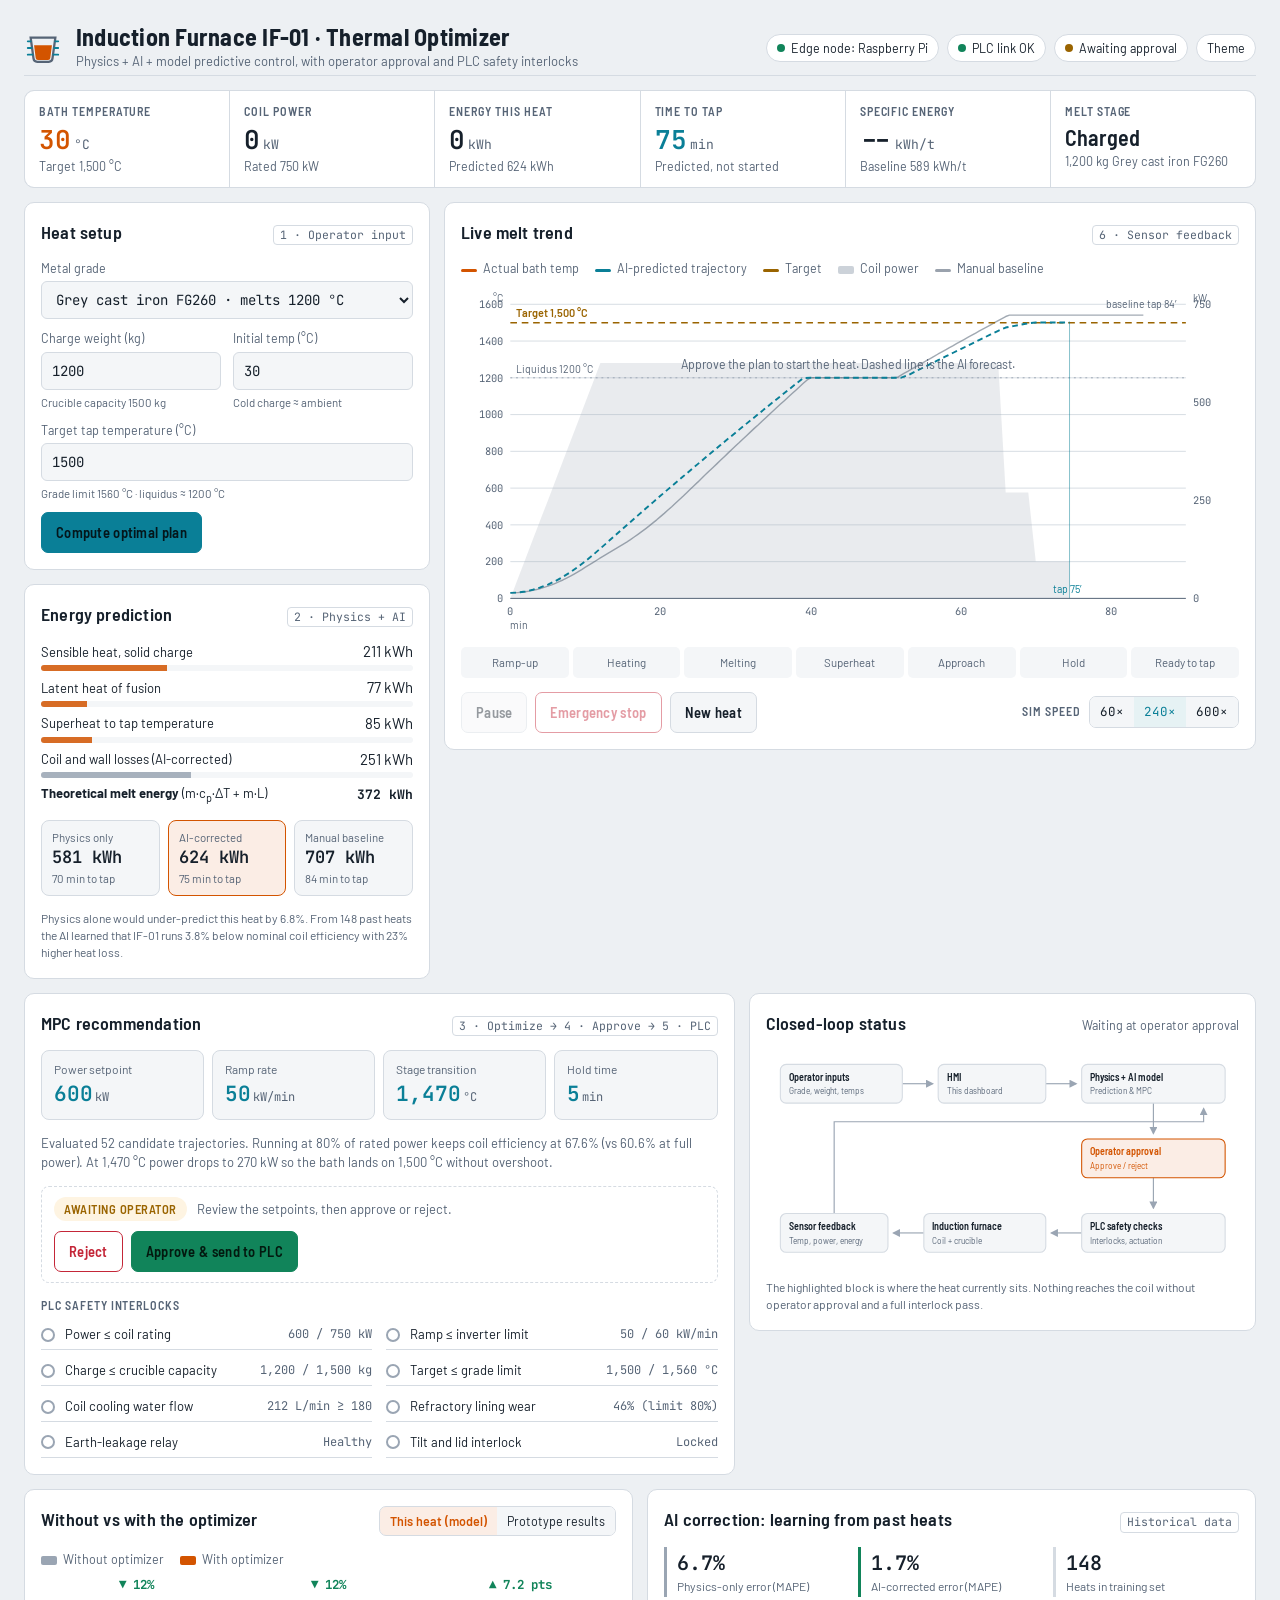
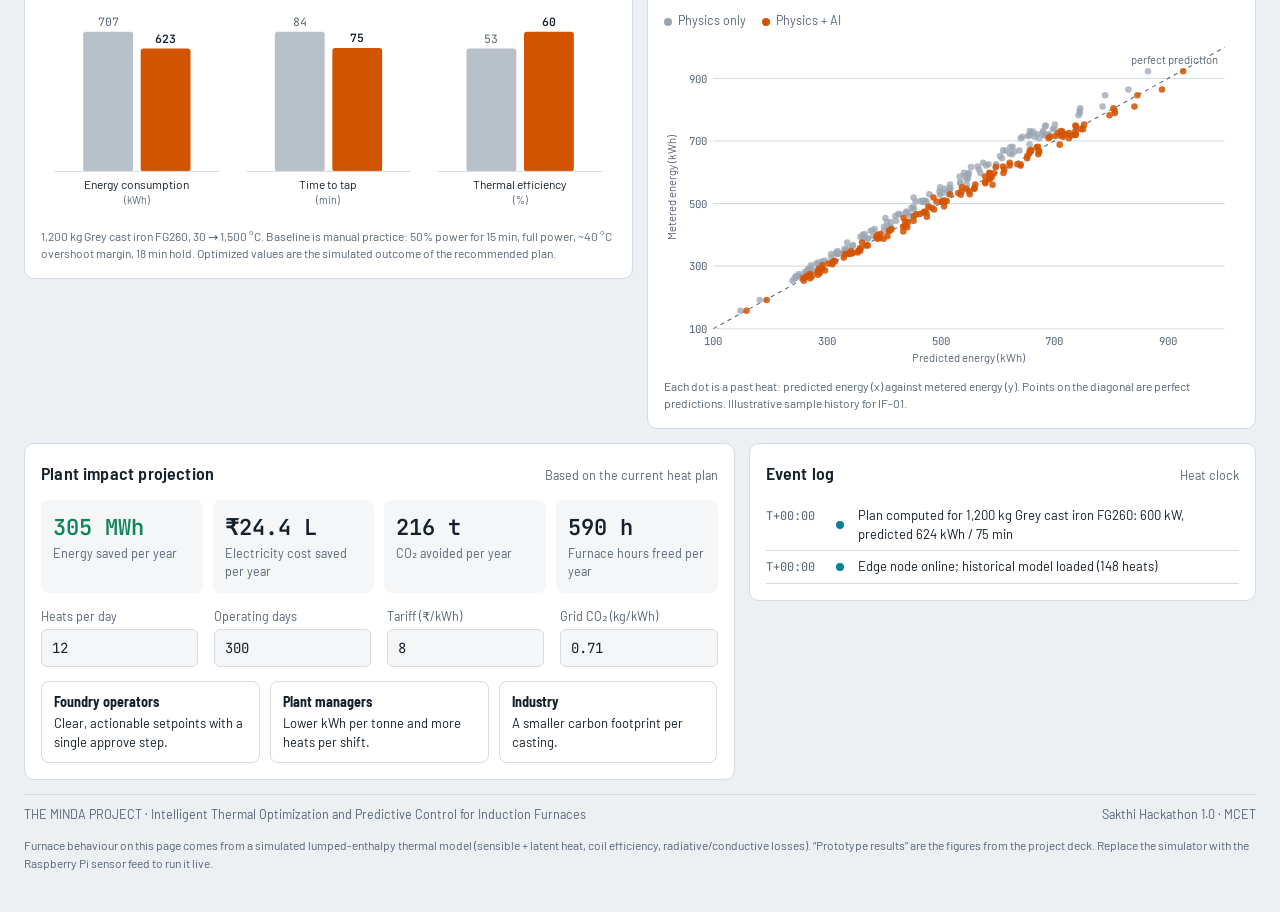
==== index.html @ cc46b524 "Serve dashboard from repo root so Vercel finds index.html Co-Authored-By: Claude Opus 5.5 <noreply@a" ====
<!doctype html><html lang="en"><head><meta charset="utf-8"><meta name="viewport" content="width=device-width,initial-scale=1,viewport-fit=cover"></head><body>
<title>Minda Furnace HMI</title>
<meta name="claude:viewport-fit-sides" content="cover">
<link rel="preconnect" href="https://fonts.googleapis.com">
<link rel="preconnect" href="https://fonts.gstatic.com" crossorigin>
<link rel="stylesheet" href="https://fonts.googleapis.com/css2?family=Barlow:wght@400;500;600&family=Barlow+Semi+Condensed:wght@500;600;700&family=JetBrains+Mono:wght@400;600&display=swap">
<style>
/* Layout: control-room HMI. Status strip on top, operator inputs left, live trend centre,
   the approve/PLC loop beneath, evidence (savings, AI learning, impact) at the bottom. */
:root{
  --bg:#0e131a; --panel:#151c26; --panel-2:#1b2431; --line:#273242; --fg:#e4e9ef; --muted:#8a97a8;
  --molten:#ff7b1c; --molten-2:#ffb15c; --molten-soft:rgba(255,123,28,.14);
  --setpoint:#49c2d8; --setpoint-soft:rgba(73,194,216,.14);
  --ok:#3fcf8e; --warn:#f3b63c; --crit:#ff5a6c; --ghost:#5d6a7c;
  --f-display:"Barlow Semi Condensed","Arial Narrow",system-ui,sans-serif;
  --f-body:"Barlow",system-ui,-apple-system,"Segoe UI",sans-serif;
  --f-mono:"JetBrains Mono",ui-monospace,"SFMono-Regular",Menlo,monospace;
  color-scheme:dark;
}
@media (prefers-color-scheme: light){ :root:not([data-theme="dark"]){
  --bg:#edf0f3; --panel:#ffffff; --panel-2:#f4f6f8; --line:#d5dbe2; --fg:#16202b; --muted:#566476;
  --molten:#d35400; --molten-2:#e9822f; --molten-soft:rgba(211,84,0,.10);
  --setpoint:#0a7f97; --setpoint-soft:rgba(10,127,151,.10);
  --ok:#11845a; --warn:#9a6400; --crit:#c42638; --ghost:#9aa5b3; color-scheme:light } }
:root[data-theme="light"]{
  --bg:#edf0f3; --panel:#ffffff; --panel-2:#f4f6f8; --line:#d5dbe2; --fg:#16202b; --muted:#566476;
  --molten:#d35400; --molten-2:#e9822f; --molten-soft:rgba(211,84,0,.10);
  --setpoint:#0a7f97; --setpoint-soft:rgba(10,127,151,.10);
  --ok:#11845a; --warn:#9a6400; --crit:#c42638; --ghost:#9aa5b3; color-scheme:light }

*{box-sizing:border-box}
body{background:var(--bg);color:var(--fg);font-family:var(--f-body);font-size:15px;line-height:1.45;
  padding-left:max(16px,env(safe-area-inset-left,0px));padding-right:max(16px,env(safe-area-inset-right,0px));padding-block:16px 32px}
.wrap{max-width:1440px;margin:0 auto;display:grid;gap:14px}
h1,h2,h3{font-family:var(--f-display);margin:0;text-wrap:balance;letter-spacing:.01em}
.mono,.num{font-family:var(--f-mono);font-variant-numeric:tabular-nums}
.label{font-family:var(--f-display);font-size:12px;font-weight:600;letter-spacing:.08em;text-transform:uppercase;color:var(--muted)}
.muted{color:var(--muted)}
button,select,input{font:inherit;color:inherit}
:focus-visible{outline:2px solid var(--setpoint);outline-offset:2px}

/* header */
header.top{display:flex;flex-wrap:wrap;align-items:center;justify-content:space-between;gap:12px 20px;padding-bottom:4px;border-bottom:1px solid var(--line)}
.brand{display:flex;align-items:center;gap:14px;min-width:0}
.crucible{width:38px;height:38px;flex:none}
.brand h1{font-size:24px;font-weight:700;line-height:1.1}
.brand p{margin:2px 0 0;font-size:13px;color:var(--muted)}
.status{display:flex;flex-wrap:wrap;gap:8px;align-items:center}
.chip{display:inline-flex;align-items:center;gap:6px;padding:4px 10px;border:1px solid var(--line);border-radius:999px;font-size:12.5px;background:var(--panel);white-space:nowrap}
.dot{width:8px;height:8px;border-radius:50%;background:var(--ok);flex:none}
.dot.warn{background:var(--warn)} .dot.crit{background:var(--crit)} .dot.idle{background:var(--ghost)}
.dot.live{animation:pulse 1.4s ease-in-out infinite}
@keyframes pulse{50%{opacity:.35}}
.themebtn{border:1px solid var(--line);background:var(--panel);border-radius:999px;padding:4px 10px;font-size:12.5px;cursor:pointer}

/* KPI strip */
.kpis{display:grid;grid-template-columns:repeat(6,minmax(0,1fr));gap:1px;background:var(--line);border:1px solid var(--line);border-radius:10px;overflow:hidden}
.kpi{background:var(--panel);padding:12px 14px;min-width:0}
.kpi .v{font-family:var(--f-mono);font-variant-numeric:tabular-nums;font-size:26px;font-weight:600;line-height:1.15;margin-top:4px;white-space:nowrap}
.kpi .v small{font-size:13px;font-weight:400;color:var(--muted);margin-left:3px}
.kpi .sub{font-size:12.5px;color:var(--muted);margin-top:2px;white-space:nowrap;overflow:hidden;text-overflow:ellipsis}
.kpi.hot .v{color:var(--molten)}
.kpi.sp .v{color:var(--setpoint)}

/* grid */
.row{display:grid;gap:14px;align-items:start}
.r1{grid-template-columns:minmax(0,4fr) minmax(0,8fr)}
.r2{grid-template-columns:minmax(0,7fr) minmax(0,5fr)}
.r3{grid-template-columns:minmax(0,6fr) minmax(0,6fr)}
.r4{grid-template-columns:minmax(0,7fr) minmax(0,5fr)}
.panel{background:var(--panel);border:1px solid var(--line);border-radius:10px;padding:16px;min-width:0;display:grid;gap:14px}
.ph{display:flex;align-items:baseline;justify-content:space-between;gap:10px;flex-wrap:wrap}
.ph h2{font-size:18px;font-weight:600}
.ph .step{font-family:var(--f-mono);font-size:11.5px;color:var(--muted);border:1px solid var(--line);border-radius:4px;padding:1px 6px}

/* form */
.form{display:grid;grid-template-columns:1fr 1fr;gap:10px 12px}
.field{display:grid;gap:4px;min-width:0}
.field.full{grid-column:1/-1}
.field label{font-size:12.5px;color:var(--muted)}
.field select,.field input{width:100%;background:var(--panel-2);border:1px solid var(--line);border-radius:6px;padding:8px 10px;font-family:var(--f-mono);font-size:14px}
.field .hint{font-size:11.5px;color:var(--muted)}
.btn{border:1px solid var(--line);background:var(--panel-2);border-radius:7px;padding:9px 14px;font-family:var(--f-display);font-weight:600;font-size:14.5px;letter-spacing:.02em;cursor:pointer;transition:filter .15s,background .15s}
.btn:hover{filter:brightness(1.12)}
.btn:disabled{opacity:.45;cursor:not-allowed;filter:none}
.btn.primary{background:var(--setpoint);border-color:var(--setpoint);color:#04161b}
.btn.go{background:var(--ok);border-color:var(--ok);color:#03190f}
.btn.stop{background:transparent;border-color:var(--crit);color:var(--crit)}
.btns{display:flex;flex-wrap:wrap;gap:8px}

/* prediction breakdown */
.breakdown{display:grid;gap:6px}
.bk{display:grid;grid-template-columns:minmax(0,1fr) auto;gap:2px 10px;align-items:center}
.bk .bar{grid-column:1/-1;height:6px;border-radius:3px;background:var(--panel-2);overflow:hidden}
.bk .bar i{display:block;height:100%;background:var(--molten);opacity:.85}
.bk.loss .bar i{background:var(--ghost)}
.bk span:first-child{font-size:13px}
.bk span:last-child{font-family:var(--f-mono);font-size:13px;font-variant-numeric:tabular-nums}
.compare{display:grid;grid-template-columns:repeat(3,minmax(0,1fr));gap:8px}
.cmp{border:1px solid var(--line);border-radius:8px;padding:8px 10px;background:var(--panel-2);min-width:0}
.cmp .n{font-family:var(--f-mono);font-size:17px;font-weight:600;font-variant-numeric:tabular-nums}
.cmp .t{font-size:11.5px;color:var(--muted)}
.cmp.ai{border-color:var(--molten);background:var(--molten-soft)}

/* trend */
.trend svg{width:100%;height:auto;display:block}
.legend{display:flex;flex-wrap:wrap;gap:6px 16px;font-size:12.5px;color:var(--muted)}
.legend i{display:inline-block;width:16px;height:3px;border-radius:2px;margin-right:6px;vertical-align:middle}
.stages{display:grid;grid-template-columns:repeat(7,minmax(0,1fr));gap:4px}
.stage{font-size:11.5px;text-align:center;padding:6px 2px;border-radius:5px;background:var(--panel-2);color:var(--muted);border:1px solid transparent;white-space:nowrap;overflow:hidden;text-overflow:ellipsis}
.stage.done{color:var(--fg)}
.stage.done::before{content:"✓ ";color:var(--ok)}
.stage.now{border-color:var(--molten);color:var(--molten);background:var(--molten-soft);font-weight:600}
.runbar{display:flex;flex-wrap:wrap;gap:10px;align-items:center;justify-content:space-between}
.speed{display:inline-flex;border:1px solid var(--line);border-radius:7px;overflow:hidden}
.speed button{border:0;background:var(--panel-2);padding:6px 10px;font-family:var(--f-mono);font-size:12.5px;cursor:pointer}
.speed button[aria-pressed="true"]{background:var(--setpoint-soft);color:var(--setpoint)}

/* recommendation */
.rec{display:grid;grid-template-columns:repeat(4,minmax(0,1fr));gap:8px}
.rp{border:1px solid var(--line);border-radius:8px;padding:10px 12px;background:var(--panel-2);min-width:0}
.rp .n{font-family:var(--f-mono);font-size:21px;font-weight:600;color:var(--setpoint);font-variant-numeric:tabular-nums;white-space:nowrap}
.rp .n small{font-size:12px;color:var(--muted);font-weight:400;margin-left:2px}
.rp .t{font-size:12px;color:var(--muted)}
.why{font-size:13px;color:var(--muted);margin:0}
.approval{display:flex;flex-wrap:wrap;align-items:center;gap:10px;justify-content:space-between;border:1px dashed var(--line);border-radius:8px;padding:10px 12px}
.pill{display:inline-flex;align-items:center;gap:6px;font-size:12.5px;font-weight:600;padding:3px 10px;border-radius:999px;font-family:var(--f-display);letter-spacing:.04em;text-transform:uppercase}
.pill.wait{background:rgba(243,182,60,.15);color:var(--warn)}
.pill.ok{background:rgba(63,207,142,.15);color:var(--ok)}
.pill.bad{background:rgba(255,90,108,.14);color:var(--crit)}
.pill.idle{background:var(--panel-2);color:var(--muted)}
.checks{display:grid;grid-template-columns:1fr 1fr;gap:6px 14px;margin:0;padding:0;list-style:none}
.checks li{display:grid;grid-template-columns:18px minmax(0,1fr) auto;gap:6px;align-items:center;font-size:13px;padding:5px 0;border-bottom:1px solid var(--line)}
.checks .ic{width:14px;height:14px;border-radius:50%;border:2px solid var(--ghost)}
.checks li.pass .ic{border-color:var(--ok);background:var(--ok)}
.checks li.fail .ic{border-color:var(--crit);background:var(--crit)}
.checks li.run .ic{border-color:var(--setpoint);border-top-color:transparent;animation:spin .7s linear infinite}
@keyframes spin{to{transform:rotate(360deg)}}
.checks .val{font-family:var(--f-mono);font-size:12px;color:var(--muted);font-variant-numeric:tabular-nums}

/* loop diagram */
.loop svg{width:100%;height:auto;display:block}
.loop .node rect{fill:var(--panel-2);stroke:var(--line);stroke-width:1.5}
.loop .node text{fill:var(--fg);font-family:var(--f-display);font-size:14px;font-weight:600}
.loop .node .s{fill:var(--muted);font-family:var(--f-body);font-size:11.5px;font-weight:400}
.loop .node.on rect{stroke:var(--molten);fill:var(--molten-soft)}
.loop .node.on text{fill:var(--molten)}
.loop .edge{stroke:var(--ghost);stroke-width:1.6;fill:none}
.loop .edge.on{stroke:var(--molten);stroke-dasharray:6 5;animation:flow .8s linear infinite}
@keyframes flow{to{stroke-dashoffset:-11}}
.loop .ah{fill:var(--ghost)}

/* bars + scatter */
.bars svg,.scatter svg{width:100%;height:auto;display:block}
.tabs{display:inline-flex;border:1px solid var(--line);border-radius:7px;overflow:hidden}
.tabs button{border:0;background:var(--panel-2);padding:5px 10px;font-size:12.5px;cursor:pointer}
.tabs button[aria-selected="true"]{background:var(--molten-soft);color:var(--molten);font-weight:600}
.stats{display:grid;grid-template-columns:repeat(3,minmax(0,1fr));gap:8px}
.st{border-left:3px solid var(--line);padding:2px 0 2px 10px;min-width:0}
.st .n{font-family:var(--f-mono);font-size:20px;font-weight:600;font-variant-numeric:tabular-nums}
.st .t{font-size:12px;color:var(--muted)}
.st.good{border-color:var(--ok)} .st.bad{border-color:var(--ghost)}

/* impact */
.impact{display:grid;grid-template-columns:repeat(4,minmax(0,1fr));gap:10px}
.imp{padding:12px;border-radius:8px;background:var(--panel-2);min-width:0}
.imp .n{font-family:var(--f-mono);font-size:22px;font-weight:600;font-variant-numeric:tabular-nums;white-space:nowrap}
.imp .t{font-size:12.5px;color:var(--muted)}
.assume{display:flex;flex-wrap:wrap;gap:10px 16px;align-items:end}
.assume .field{width:auto;min-width:120px;flex:1}
.audience{display:grid;grid-template-columns:repeat(3,minmax(0,1fr));gap:10px;margin:0;padding:0;list-style:none}
.audience li{font-size:13px;padding:10px 12px;border:1px solid var(--line);border-radius:8px;min-width:0}
.audience b{display:block;font-family:var(--f-display);font-size:14px;margin-bottom:2px}

/* log */
.log{list-style:none;margin:0;padding:0;max-height:300px;overflow:auto;display:grid;gap:0;font-size:13px}
.log li{display:grid;grid-template-columns:62px 14px minmax(0,1fr);gap:8px;padding:6px 0;border-bottom:1px solid var(--line);align-items:baseline}
.log time{font-family:var(--f-mono);font-size:12px;color:var(--muted)}
.log .lv{width:8px;height:8px;border-radius:50%;background:var(--ghost);align-self:center}
.log .lv.i{background:var(--setpoint)} .log .lv.o{background:var(--ok)} .log .lv.w{background:var(--warn)} .log .lv.c{background:var(--crit)} .log .lv.h{background:var(--molten)}

footer{display:flex;flex-wrap:wrap;gap:6px 16px;justify-content:space-between;font-size:12.5px;color:var(--muted);border-top:1px solid var(--line);padding-top:10px}
.note{font-size:12px;color:var(--muted);margin:0}

@media (max-width:1100px){
  .kpis{grid-template-columns:repeat(3,minmax(0,1fr))}
  .r1,.r2,.r3,.r4{grid-template-columns:minmax(0,1fr)}
  .impact{grid-template-columns:repeat(2,minmax(0,1fr))}
}
@media (max-width:620px){
  .kpis{grid-template-columns:repeat(2,minmax(0,1fr))}
  .kpi .v{font-size:21px}
  .rec{grid-template-columns:repeat(2,minmax(0,1fr))}
  .checks,.audience{grid-template-columns:minmax(0,1fr)}
  .stages{grid-template-columns:repeat(4,minmax(0,1fr))}
  .compare,.stats{grid-template-columns:minmax(0,1fr) minmax(0,1fr)}
  .brand h1{font-size:20px}
}
@media (prefers-reduced-motion: reduce){ *{animation:none!important;transition:none!important} }
</style>

<div class="wrap">
  <header class="top">
    <div class="brand">
      <svg class="crucible" viewBox="0 0 40 40" aria-hidden="true">
        <path d="M7 9h26l-3 22a4 4 0 0 1-4 3.5H14A4 4 0 0 1 10 31z" fill="none" stroke="var(--muted)" stroke-width="2.4"/>
        <path d="M10.6 17h18.8l-1.7 13.4a2.4 2.4 0 0 1-2.4 2.1H14.7a2.4 2.4 0 0 1-2.4-2.1z" fill="var(--molten)"/>
        <path d="M4 13h3M4 20h4M4 27h5M33 13h3M32 20h4M31 27h5" stroke="var(--setpoint)" stroke-width="2" stroke-linecap="round"/>
      </svg>
      <div>
        <h1>Induction Furnace IF-01 · Thermal Optimizer</h1>
        <p>Physics + AI + model predictive control, with operator approval and PLC safety interlocks</p>
      </div>
    </div>
    <div class="status">
      <span class="chip"><span class="dot" id="edgeDot"></span>Edge node: Raspberry Pi</span>
      <span class="chip"><span class="dot" id="plcDot"></span><span id="plcTxt">PLC link OK</span></span>
      <span class="chip"><span class="dot idle" id="modeDot"></span><span id="modeTxt">Awaiting approval</span></span>
      <button class="themebtn" id="themeBtn" type="button" aria-label="Toggle colour theme">Theme</button>
    </div>
  </header>

  <!-- KPI strip -->
  <section class="kpis" aria-label="Live furnace readings">
    <div class="kpi hot"><div class="label">Bath temperature</div><div class="v" id="kTemp">30<small>°C</small></div><div class="sub" id="kTempSub">Target 1500 °C</div></div>
    <div class="kpi"><div class="label">Coil power</div><div class="v" id="kPow">0<small>kW</small></div><div class="sub" id="kPowSub">Rated 750 kW</div></div>
    <div class="kpi"><div class="label">Energy this heat</div><div class="v" id="kEn">0<small>kWh</small></div><div class="sub" id="kEnSub">Predicted 0 kWh</div></div>
    <div class="kpi sp"><div class="label">Time to tap</div><div class="v" id="kTime">--<small>min</small></div><div class="sub" id="kTimeSub">Elapsed 0 min</div></div>
    <div class="kpi"><div class="label">Specific energy</div><div class="v" id="kSpec">--<small>kWh/t</small></div><div class="sub" id="kSpecSub">Baseline -- kWh/t</div></div>
    <div class="kpi"><div class="label">Melt stage</div><div class="v" id="kStage" style="font-family:var(--f-display);font-size:22px">Idle</div><div class="sub" id="kStageSub">No heat running</div></div>
  </section>

  <!-- Row 1: inputs + prediction | live trend -->
  <div class="row r1">
    <div class="row" style="grid-template-columns:minmax(0,1fr)">
      <section class="panel" aria-labelledby="h-in">
        <div class="ph"><h2 id="h-in">Heat setup</h2><span class="step">1 · Operator input</span></div>
        <form class="form" id="heatForm">
          <div class="field full">
            <label for="grade">Metal grade</label>
            <select id="grade"></select>
          </div>
          <div class="field">
            <label for="mass">Charge weight (kg)</label>
            <input id="mass" type="number" min="100" max="2000" step="50" value="1200">
            <span class="hint">Crucible capacity 1500 kg</span>
          </div>
          <div class="field">
            <label for="t0">Initial temp (°C)</label>
            <input id="t0" type="number" min="0" max="900" step="5" value="30">
            <span class="hint">Cold charge ≈ ambient</span>
          </div>
          <div class="field full">
            <label for="tt">Target tap temperature (°C)</label>
            <input id="tt" type="number" min="500" max="1800" step="5" value="1500">
            <span class="hint" id="ttHint">Grade limit 1560 °C</span>
          </div>
          <div class="field full btns">
            <button class="btn primary" type="submit" id="planBtn">Compute optimal plan</button>
          </div>
        </form>
      </section>

      <section class="panel" aria-labelledby="h-pred">
        <div class="ph"><h2 id="h-pred">Energy prediction</h2><span class="step">2 · Physics + AI</span></div>
        <div class="breakdown" id="breakdown"></div>
        <div class="compare">
          <div class="cmp"><div class="t">Physics only</div><div class="n" id="pPhys">--</div><div class="t" id="pPhysT">--</div></div>
          <div class="cmp ai"><div class="t">AI-corrected</div><div class="n" id="pAI">--</div><div class="t" id="pAIT">--</div></div>
          <div class="cmp"><div class="t">Manual baseline</div><div class="n" id="pBase">--</div><div class="t" id="pBaseT">--</div></div>
        </div>
        <p class="note" id="corrNote">The AI layer corrects the physics model for this furnace's own coil efficiency and heat-loss behaviour.</p>
      </section>
    </div>

    <section class="panel trend" aria-labelledby="h-trend">
      <div class="ph"><h2 id="h-trend">Live melt trend</h2><span class="step">6 · Sensor feedback</span></div>
      <div class="legend">
        <span><i style="background:var(--molten)"></i>Actual bath temp</span>
        <span><i style="background:var(--setpoint)"></i>AI-predicted trajectory</span>
        <span><i style="background:var(--warn)"></i>Target</span>
        <span><i style="background:var(--ghost);height:8px;opacity:.5"></i>Coil power</span>
        <span><i style="background:var(--muted);opacity:.6"></i>Manual baseline</span>
      </div>
      <div id="trend" role="img" aria-label="Temperature and power over time"></div>
      <div class="stages" id="stages"></div>
      <div class="runbar">
        <div class="btns">
          <button class="btn" type="button" id="pauseBtn" disabled>Pause</button>
          <button class="btn stop" type="button" id="abortBtn" disabled>Emergency stop</button>
          <button class="btn" type="button" id="resetBtn">New heat</button>
        </div>
        <div style="display:flex;gap:8px;align-items:center">
          <span class="label">Sim speed</span>
          <div class="speed" id="speed">
            <button type="button" data-s="60" aria-pressed="false">60×</button>
            <button type="button" data-s="240" aria-pressed="true">240×</button>
            <button type="button" data-s="600" aria-pressed="false">600×</button>
          </div>
        </div>
      </div>
    </section>
  </div>

  <!-- Row 2: recommendation + approval + PLC | closed loop -->
  <div class="row r2">
    <section class="panel" aria-labelledby="h-rec">
      <div class="ph"><h2 id="h-rec">MPC recommendation</h2><span class="step">3 · Optimize → 4 · Approve → 5 · PLC</span></div>
      <div class="rec">
        <div class="rp"><div class="t">Power setpoint</div><div class="n" id="rP">--</div></div>
        <div class="rp"><div class="t">Ramp rate</div><div class="n" id="rR">--</div></div>
        <div class="rp"><div class="t">Stage transition</div><div class="n" id="rS">--</div></div>
        <div class="rp"><div class="t">Hold time</div><div class="n" id="rH">--</div></div>
      </div>
      <p class="why" id="why">--</p>
      <div class="approval">
        <div style="display:flex;gap:10px;align-items:center;flex-wrap:wrap">
          <span class="pill wait" id="apPill">Awaiting operator</span>
          <span class="muted" style="font-size:13px" id="apTxt">Review the setpoints, then approve or reject.</span>
        </div>
        <div class="btns">
          <button class="btn stop" type="button" id="rejectBtn">Reject</button>
          <button class="btn go" type="button" id="approveBtn">Approve &amp; send to PLC</button>
        </div>
      </div>
      <div>
        <div class="label" style="margin-bottom:6px">PLC safety interlocks</div>
        <ul class="checks" id="checks"></ul>
      </div>
    </section>

    <section class="panel loop" aria-labelledby="h-loop">
      <div class="ph"><h2 id="h-loop">Closed-loop status</h2><span class="muted" style="font-size:12.5px" id="loopTxt">Waiting at operator approval</span></div>
      <div id="loop"></div>
      <p class="note">The highlighted block is where the heat currently sits. Nothing reaches the coil without operator approval and a full interlock pass.</p>
    </section>
  </div>

  <!-- Row 3: savings | AI learning -->
  <div class="row r3">
    <section class="panel bars" aria-labelledby="h-bars">
      <div class="ph"><h2 id="h-bars">Without vs with the optimizer</h2>
        <div class="tabs" role="tablist" id="barTabs">
          <button type="button" role="tab" aria-selected="true" data-k="heat">This heat (model)</button>
          <button type="button" role="tab" aria-selected="false" data-k="proto">Prototype results</button>
        </div>
      </div>
      <div id="bars" role="img" aria-label="Energy, melting time and efficiency comparison"></div>
      <p class="note" id="barNote">--</p>
    </section>

    <section class="panel scatter" aria-labelledby="h-ai">
      <div class="ph"><h2 id="h-ai">AI correction: learning from past heats</h2><span class="step">Historical data</span></div>
      <div class="stats">
        <div class="st bad"><div class="n" id="mapePhys">--</div><div class="t">Physics-only error (MAPE)</div></div>
        <div class="st good"><div class="n" id="mapeAI">--</div><div class="t">AI-corrected error (MAPE)</div></div>
        <div class="st"><div class="n" id="nHeats">--</div><div class="t">Heats in training set</div></div>
      </div>
      <div id="scatter" role="img" aria-label="Predicted versus actual energy for historical heats"></div>
      <p class="note">Each dot is a past heat: predicted energy (x) against metered energy (y). Points on the diagonal are perfect predictions. Illustrative sample history for IF-01.</p>
    </section>
  </div>

  <!-- Row 4: impact | log -->
  <div class="row r4">
    <section class="panel" aria-labelledby="h-imp">
      <div class="ph"><h2 id="h-imp">Plant impact projection</h2><span class="muted" style="font-size:12.5px">Based on the current heat plan</span></div>
      <div class="impact">
        <div class="imp"><div class="n" id="iEn" style="color:var(--ok)">--</div><div class="t">Energy saved per year</div></div>
        <div class="imp"><div class="n" id="iCost">--</div><div class="t">Electricity cost saved per year</div></div>
        <div class="imp"><div class="n" id="iCO2">--</div><div class="t">CO₂ avoided per year</div></div>
        <div class="imp"><div class="n" id="iHrs">--</div><div class="t">Furnace hours freed per year</div></div>
      </div>
      <form class="assume" id="assume" onsubmit="return false">
        <div class="field"><label for="aHeats">Heats per day</label><input id="aHeats" type="number" min="1" max="40" value="12"></div>
        <div class="field"><label for="aDays">Operating days</label><input id="aDays" type="number" min="1" max="365" value="300"></div>
        <div class="field"><label for="aTariff">Tariff (₹/kWh)</label><input id="aTariff" type="number" min="1" max="30" step="0.5" value="8"></div>
        <div class="field"><label for="aGrid">Grid CO₂ (kg/kWh)</label><input id="aGrid" type="number" min="0" max="2" step="0.01" value="0.71"></div>
      </form>
      <ul class="audience">
        <li><b>Foundry operators</b>Clear, actionable setpoints with a single approve step.</li>
        <li><b>Plant managers</b>Lower kWh per tonne and more heats per shift.</li>
        <li><b>Industry</b>A smaller carbon footprint per casting.</li>
      </ul>
    </section>

    <section class="panel" aria-labelledby="h-log">
      <div class="ph"><h2 id="h-log">Event log</h2><span class="muted" style="font-size:12.5px">Heat clock</span></div>
      <ul class="log" id="log"></ul>
    </section>
  </div>

  <footer>
    <span>THE MINDA PROJECT · Intelligent Thermal Optimization and Predictive Control for Induction Furnaces</span>
    <span>Sakthi Hackathon 1.0 · MCET</span>
  </footer>
  <p class="note">Furnace behaviour on this page comes from a simulated lumped-enthalpy thermal model (sensible + latent heat, coil efficiency, radiative/conductive losses). “Prototype results” are the figures from the project deck. Replace the simulator with the Raspberry Pi sensor feed to run it live.</p>
</div>

<script>
/* ===================== Thermal model ===================== */
const GRADES = {
  gci:{name:'Grey cast iron FG260', cps:540, L:230e3, cpl:850, Tm:1200, tgt:1500, max:1560, hold:5},
  sgi:{name:'SG iron 500/7',        cps:540, L:230e3, cpl:850, Tm:1150, tgt:1480, max:1540, hold:6},
  cs: {name:'Carbon steel C20',     cps:620, L:270e3, cpl:820, Tm:1510, tgt:1620, max:1680, hold:4},
  ss: {name:'Stainless steel 304',  cps:600, L:280e3, cpl:800, Tm:1450, tgt:1600, max:1650, hold:4},
  al: {name:'Aluminium A356',       cps:1000,L:390e3, cpl:1180,Tm:615,  tgt:720,  max:780,  hold:3},
  cu: {name:'Copper ETP',           cps:420, L:205e3, cpl:500, Tm:1085, tgt:1200, max:1250, hold:3}
};
const FURNACE = {cap:1500, Prated:750, rampMax:60, Ta:30, K:0.040};   // K: kW lost per °C above ambient
const PLANT   = {etaMul:0.965, kMul:1.25};   // how IF-01 actually behaves (worn lining, older coil)
const LEARNED = {etaMul:0.962, kMul:1.23};   // what the AI learned from historical heats
const NOMINAL = {etaMul:1, kMul:1};          // textbook physics
const BASE_PRACTICE = {ramp:40, preheat:{frac:0.5,min:15}, overshoot:40, holdMin:18};

const eta = P => 0.80 - 0.17*Math.pow(Math.max(P,0)/FURNACE.Prated, 2.5);
const Hof = (g,T) => T<g.Tm ? g.cps*T : g.cps*g.Tm + g.L + g.cpl*(T-g.Tm);
function Tof(g,H){ const h1=g.cps*g.Tm, h2=h1+g.L; if(H<h1) return H/g.cps; if(H<h2) return g.Tm; return g.Tm+(H-h2)/g.cpl; }
function meltFrac(g,H){ const h1=g.cps*g.Tm; return Math.min(1,Math.max(0,(H-h1)/g.L)); }

function makeSim(o){
  const g=o.g, s={t:0,H:Hof(g,o.T0),P:0,E:0,phase:'ramp',hold:0,done:false,T:o.T0,tReach:null,aborted:false};
  const target=o.Tt+(o.overshoot||0);
  s.step=function(dt){
    if(s.done) return;
    const T=Tof(g,s.H), loss=FURNACE.K*o.kMul*(T-FURNACE.Ta);
    if(s.phase!=='hold' && T>=target){ s.phase='hold'; s.tReach=s.t; }
    if(s.phase==='hold'){ s.P=loss/(eta(s.P||100)*o.etaMul); s.hold+=dt; }
    else{
      let Pd;
      if(o.preheat && s.t<o.preheat.min*60) Pd=o.P*o.preheat.frac;
      else if(T>=o.stageT) Pd=o.P*o.stageFrac; else Pd=o.P;
      s.P = Pd>s.P ? Math.min(Pd, s.P+o.ramp*dt/60) : Pd;
      const h1=g.cps*g.Tm;
      s.phase = s.t<60*3 && s.P<Pd-1 ? 'ramp' : (s.H<h1 ? 'heat' : (s.H<h1+g.L ? 'melt' : (T>=o.stageT ? 'approach' : 'superheat')));
    }
    s.H += (eta(s.P)*o.etaMul*s.P - loss)*1000*dt/o.m;
    s.E += s.P*dt/3600; s.t += dt; s.T = Tof(g,s.H);
    if(s.phase==='hold' && s.hold>=o.holdMin*60){ s.done=true; s.phase='tap'; }
    if(s.t>6*3600) s.done=true;
  };
  return s;
}
function simulate(o,every){
  const s=makeSim(o), out=[[0,o.T0,0]]; every=every||30; let k=0;
  while(!s.done){ s.step(10); if((++k)%(every/10)===0) out.push([s.t/60,s.T,s.P]); }
  out.push([s.t/60,s.T,s.P]);
  return {E:s.E, t:s.t/60, tReach:(s.tReach||s.t)/60, samples:out};
}
const TIME_COST = 25; // ₹ per furnace-minute (production value)
function optimise(g,m,T0,Tt,tariff){
  const ramp = Math.min(FURNACE.rampMax, T0<200?50:60); let best=null, n=0;
  for(let f=0.4; f<=1.0001; f+=0.05) for(const off of [30,50,70,90]){
    if(Tt-off<=Math.max(T0,g.Tm)) continue;
    const o={g,m,T0,Tt,P:Math.round(FURNACE.Prated*f/5)*5,ramp,stageT:Tt-off,stageFrac:0.45,holdMin:g.hold,...LEARNED};
    const r=simulate(o,60); n++;
    const J=r.E*tariff + r.t*TIME_COST;
    if(!best||J<best.J) best={J,o,r};
  }
  if(!best){ const o={g,m,T0,Tt,P:Math.round(FURNACE.Prated*0.8),ramp,stageT:Tt-10,stageFrac:0.45,holdMin:g.hold,...LEARNED}; best={o,r:simulate(o,60)}; }
  best.n=n; return best;
}
function baselineOpts(g,m,T0,Tt){ return {g,m,T0,Tt,P:FURNACE.Prated,stageT:Infinity,stageFrac:1,...BASE_PRACTICE,...PLANT}; }

/* ===================== Seeded historical data ===================== */
function rng(seed){ return function(){ seed|=0; seed=seed+0x6D2B79F5|0; let t=Math.imul(seed^seed>>>15,1|seed); t=t+Math.imul(t^t>>>7,61|t)^t; return ((t^t>>>14)>>>0)/4294967296; }; }
function gauss(r){ return Math.sqrt(-2*Math.log(r()+1e-9))*Math.cos(2*Math.PI*r()); }
const HIST=(function(){
  const r=rng(1907), keys=['gci','gci','gci','sgi','sgi','cs','ss','al','cu'], out=[];
  for(let i=0;i<148;i++){
    const g=GRADES[keys[Math.floor(r()*keys.length)]];
    const m=Math.round((500+r()*1000)/50)*50, P=Math.round((0.6+r()*0.4)*FURNACE.Prated);
    const o={g,m,T0:30,Tt:g.tgt,P,ramp:50,stageT:g.tgt-50,stageFrac:0.45,holdMin:g.hold};
    const phys=simulate({...o,...NOMINAL},300).E, ai=simulate({...o,...LEARNED},300).E;
    const actual=simulate({...o,...PLANT},300).E*(1+gauss(r)*0.022);
    out.push({phys,ai,actual});
  }
  return out;
})();

/* ===================== State ===================== */
const $=id=>document.getElementById(id);
const S={plan:null,base:null,phys:null,state:'await',sim:null,samples:[],speed:240,paused:false,lastFrame:0,
  checksDone:false,logT:0,nextReplan:5,stagesSeen:new Set(),barMode:'heat',started:false};
const fmt=(v,d=0)=>Number(v).toLocaleString('en-IN',{maximumFractionDigits:d,minimumFractionDigits:d});
const clock=min=>{const m=Math.max(0,Math.floor(min)), s=Math.floor((min-m)*60); return String(m).padStart(2,'0')+':'+String(s).padStart(2,'0');};

function log(msg,lv){
  const li=document.createElement('li');
  const t=S.sim?S.sim.t/60:0;
  li.innerHTML=`<time>T+${clock(t)}</time><span class="lv ${lv||''}"></span><span></span>`;
  li.lastChild.textContent=msg;
  $('log').prepend(li);
}

/* ===================== Inputs ===================== */
const gradeSel=$('grade');
for(const [k,g] of Object.entries(GRADES)){ const o=document.createElement('option'); o.value=k; o.textContent=`${g.name} · melts ${g.Tm} °C`; gradeSel.appendChild(o); }
gradeSel.addEventListener('change',()=>{ const g=GRADES[gradeSel.value]; $('tt').value=g.tgt; $('ttHint').textContent=`Grade limit ${g.max} °C · liquidus ≈ ${g.Tm} °C`; });

function readInputs(){
  const g=GRADES[gradeSel.value];
  return {g, m:+$('mass').value||1200, T0:+$('t0').value||30, Tt:+$('tt').value||g.tgt, tariff:+$('aTariff').value||8};
}

/* ===================== Plan ===================== */
function computePlan(silent){
  stopRun();
  const I=readInputs(), g=I.g;
  const best=optimise(g,I.m,I.T0,I.Tt,I.tariff);
  S.plan=best; S.inputs=I;
  S.phys=simulate({...best.o,...NOMINAL});
  S.base=simulate(baselineOpts(g,I.m,I.T0,I.Tt));
  S.actualPreview=simulate({...best.o,...PLANT});
  S.state='await'; S.samples=[]; S.sim=null; S.checksDone=false; S.stagesSeen=new Set(); S.nextReplan=5;

  // breakdown (theoretical heat content)
  const m=I.m, solid=m*g.cps*(Math.min(I.Tt,g.Tm)-I.T0)/3.6e6, latent=I.T0<g.Tm&&I.Tt>=g.Tm?m*g.L/3.6e6:0,
        superh=I.Tt>g.Tm?m*g.cpl*(I.Tt-Math.max(g.Tm,I.T0))/3.6e6:0, theo=solid+latent+superh,
        losses=Math.max(0,best.r.E-theo), total=best.r.E;
  const rows=[['Sensible heat, solid charge',solid],['Latent heat of fusion',latent],['Superheat to tap temperature',superh],['Coil and wall losses (AI-corrected)',losses,'loss']];
  $('breakdown').innerHTML=rows.map(([n,v,c])=>`<div class="bk ${c||''}"><span>${n}</span><span>${fmt(v)} kWh</span><div class="bar"><i style="width:${(100*v/total).toFixed(1)}%"></i></div></div>`).join('')+
    `<div class="bk"><span><b>Theoretical melt energy</b> (m·c<sub>p</sub>·ΔT + m·L)</span><span><b>${fmt(theo)} kWh</b></span></div>`;
  $('pPhys').textContent=fmt(S.phys.E)+' kWh'; $('pPhysT').textContent=fmt(S.phys.t)+' min to tap';
  $('pAI').textContent=fmt(best.r.E)+' kWh';   $('pAIT').textContent=fmt(best.r.t)+' min to tap';
  $('pBase').textContent=fmt(S.base.E)+' kWh'; $('pBaseT').textContent=fmt(S.base.t)+' min to tap';
  $('corrNote').textContent=`Physics alone would under-predict this heat by ${fmt(100*(1-S.phys.E/best.r.E),1)}%. From ${HIST.length} past heats the AI learned that IF-01 runs ${fmt((1-LEARNED.etaMul)*100,1)}% below nominal coil efficiency with ${fmt((LEARNED.kMul-1)*100)}% higher heat loss.`;

  // recommendation
  const o=best.o;
  $('rP').innerHTML=`${fmt(o.P)}<small>kW</small>`;
  $('rR').innerHTML=`${o.ramp}<small>kW/min</small>`;
  $('rS').innerHTML=`${fmt(o.stageT)}<small>°C</small>`;
  $('rH').innerHTML=`${o.holdMin}<small>min</small>`;
  $('why').textContent=`Evaluated ${best.n} candidate trajectories. Running at ${fmt(100*o.P/FURNACE.Prated)}% of rated power keeps coil efficiency at ${fmt(eta(o.P)*100*LEARNED.etaMul,1)}% (vs ${fmt(eta(FURNACE.Prated)*100*LEARNED.etaMul,1)}% at full power). At ${fmt(o.stageT)} °C power drops to ${fmt(o.P*o.stageFrac)} kW so the bath lands on ${fmt(I.Tt)} °C without overshoot.`;

  setApproval('wait'); renderChecks(); setMode('await');
  $('kTempSub').textContent=`Target ${fmt(I.Tt)} °C`;
  $('kEnSub').textContent=`Predicted ${fmt(best.r.E)} kWh`;
  $('kSpecSub').textContent=`Baseline ${fmt(S.base.E/I.m*1000)} kWh/t`;
  $('kTime').innerHTML=`${fmt(best.r.t)}<small>min</small>`; $('kTimeSub').textContent='Predicted, not started';
  $('kTemp').innerHTML=`${fmt(I.T0)}<small>°C</small>`; $('kPow').innerHTML=`0<small>kW</small>`; $('kEn').innerHTML=`0<small>kWh</small>`; $('kSpec').innerHTML=`--<small>kWh/t</small>`;
  $('kStage').textContent='Charged'; $('kStageSub').textContent=`${fmt(I.m)} kg ${g.name}`;
  renderStages(null); drawTrend(); drawBars(); updateImpact();
  if(!silent) log(`Plan computed for ${fmt(I.m)} kg ${g.name}: ${fmt(o.P)} kW, predicted ${fmt(best.r.E)} kWh / ${fmt(best.r.t)} min`,'i');
}

/* ===================== Approval + PLC ===================== */
function interlocks(){
  const I=S.inputs, o=S.plan.o;
  return [
    ['Power ≤ coil rating', o.P<=FURNACE.Prated, `${fmt(o.P)} / ${FURNACE.Prated} kW`],
    ['Ramp ≤ inverter limit', o.ramp<=FURNACE.rampMax, `${o.ramp} / ${FURNACE.rampMax} kW/min`],
    ['Charge ≤ crucible capacity', I.m<=FURNACE.cap, `${fmt(I.m)} / ${fmt(FURNACE.cap)} kg`],
    ['Target ≤ grade limit', I.Tt<=I.g.max, `${fmt(I.Tt)} / ${fmt(I.g.max)} °C`],
    ['Coil cooling water flow', true, '212 L/min ≥ 180'],
    ['Refractory lining wear', true, '46% (limit 80%)'],
    ['Earth-leakage relay', true, 'Healthy'],
    ['Tilt and lid interlock', true, 'Locked']
  ];
}
function renderChecks(states){
  const L=interlocks();
  $('checks').innerHTML=L.map((c,i)=>`<li class="${states?states[i]||'':''}"><span class="ic"></span><span>${c[0]}</span><span class="val">${c[2]}</span></li>`).join('');
}
function setApproval(k,txt){
  const p=$('apPill'), map={wait:['wait','Awaiting operator'],ok:['ok','Approved'],bad:['bad','Rejected'],blocked:['bad','Blocked by PLC'],run:['ok','Actuated'],done:['idle','Heat complete'],stop:['bad','E-stop']};
  p.className='pill '+map[k][0]; p.textContent=map[k][1];
  $('apTxt').textContent=txt||({wait:'Review the setpoints, then approve or reject.',bad:'Plan discarded. Adjust the heat setup and compute again.'}[k]||'');
  const pending=k==='wait'; $('approveBtn').disabled=!pending; $('rejectBtn').disabled=!pending;
}
function approve(){
  if(S.state!=='await') return;
  setApproval('ok','Running PLC safety interlocks…'); S.state='checking'; setMode('checking');
  log('Operator approved setpoints','o');
  const L=interlocks(), st=L.map(()=>''); let i=0;
  (function next(){
    if(i>0) st[i-1]=L[i-1][1]?'pass':'fail';
    if(i>0 && !L[i-1][1]){ renderChecks(st); S.state='blocked'; setApproval('blocked',`“${L[i-1][0]}” failed. Setpoints were not sent to the coil.`); setMode('blocked'); log(`PLC interlock failed: ${L[i-1][0]} (${L[i-1][2]})`,'c'); return; }
    if(i>=L.length){ renderChecks(st); S.checksDone=true; startRun(); return; }
    st[i]='run'; renderChecks(st); i++; setTimeout(next, 170);
  })();
}
function reject(){
  if(S.state!=='await') return;
  S.state='rejected'; setApproval('bad'); setMode('rejected'); log('Operator rejected the recommendation','w');
}

/* ===================== Live run ===================== */
function startRun(){
  S.sim=makeSim({...S.plan.o,...PLANT}); S.samples=[[0,S.inputs.T0,0]]; S.state='running'; S.paused=false; S.noise=rng(42);
  setApproval('run','Setpoints actuated. The MPC re-checks the trajectory every 5 minutes.'); setMode('running');
  $('pauseBtn').disabled=false; $('abortBtn').disabled=false; $('pauseBtn').textContent='Pause';
  log(`PLC accepted setpoints: ${fmt(S.plan.o.P)} kW, ramp ${S.plan.o.ramp} kW/min`,'o');
  S.lastFrame=performance.now(); requestAnimationFrame(tick);
}
function stopRun(){ if(S.state==='running') S.state='stopped'; $('pauseBtn').disabled=true; $('abortBtn').disabled=true; }
const STAGES=[['ramp','Ramp-up'],['heat','Heating'],['melt','Melting'],['superheat','Superheat'],['approach','Approach'],['hold','Hold'],['tap','Ready to tap']];
const STAGE_NAME=Object.fromEntries(STAGES);
function renderStages(cur){
  const idx=STAGES.findIndex(s=>s[0]===cur);
  $('stages').innerHTML=STAGES.map((s,i)=>`<div class="stage ${i<idx||(cur==='tap'&&i===idx)?'done':''} ${i===idx&&cur!=='tap'?'now':''}">${s[1]}</div>`).join('');
}
function tick(now){
  if(S.state!=='running') return;
  const dtReal=Math.min(0.1,(now-S.lastFrame)/1000); S.lastFrame=now;
  if(!S.paused){
    let simDt=dtReal*S.speed;
    while(simDt>0 && !S.sim.done){ const d=Math.min(10,simDt); S.sim.step(d); simDt-=d; }
    const s=S.sim, tm=s.t/60;
    const last=S.samples[S.samples.length-1];
    if(tm-last[0]>=0.25 || s.done) S.samples.push([tm, s.T + gauss(S.noise)*1.6, s.P]);
    if(!S.stagesSeen.has(s.phase)){ S.stagesSeen.add(s.phase);
      const msg={heat:'Coil at setpoint; solid charge heating',melt:`Liquidus reached (${S.inputs.g.Tm} °C); melting`,superheat:'Charge fully molten; superheating',approach:`Stage transition at ${fmt(S.plan.o.stageT)} °C: power reduced to ${fmt(S.plan.o.P*S.plan.o.stageFrac)} kW`,hold:`Target ${fmt(S.inputs.Tt)} °C reached; holding for chemistry check`,tap:'Hold complete. Ready to tap.'}[s.phase];
      if(msg) log(msg, s.phase==='tap'?'o':'h');
    }
    if(tm>=S.nextReplan && !s.done){ S.nextReplan+=5; replan(); }
    updateLive();
    if(s.done){ finishRun(); }
  }
  drawTrend();
  if(S.state==='running') requestAnimationFrame(tick);
}
function predictRemaining(){
  // receding-horizon forecast from the current measured state, using the learned model
  const s=S.sim, o=S.plan.o, f=makeSim({...o,...LEARNED,T0:s.T});
  f.H=s.H; f.P=s.P; f.t=s.t; f.phase=s.phase==='hold'?'hold':s.phase; f.hold=s.hold; f.E=s.E;
  while(!f.done) f.step(20);
  return {tLeft:(f.t-s.t)/60, E:f.E};
}
function replan(){
  const s=S.sim, tm=s.t/60;
  const pred=S.plan.r.samples, j=pred.findIndex(p=>p[0]>=tm);
  let pT=S.inputs.Tt; if(j>0){ const a=pred[j-1], b=pred[j], f=(tm-a[0])/((b[0]-a[0])||1); pT=a[1]+(b[1]-a[1])*f; } else if(j===0) pT=pred[0][1];
  const dev=s.T-pT;
  log(`MPC re-check: ${dev>=0?'+':''}${fmt(dev,1)} °C vs trajectory, ${Math.abs(dev)<15?'on track':'compensating'}`, Math.abs(dev)<15?'i':'w');
}
function updateLive(){
  const s=S.sim, I=S.inputs, last=S.samples[S.samples.length-1];
  $('kTemp').innerHTML=`${fmt(last[1])}<small>°C</small>`;
  $('kPow').innerHTML=`${fmt(s.P)}<small>kW</small>`; $('kPowSub').textContent=`${fmt(100*s.P/FURNACE.Prated)}% of 750 kW rated`;
  $('kEn').innerHTML=`${fmt(s.E)}<small>kWh</small>`;
  const f=predictRemaining();
  $('kTime').innerHTML=`${fmt(s.done?0:f.tLeft)}<small>min</small>`; $('kTimeSub').textContent=`Elapsed ${clock(s.t/60)} · forecast ${fmt(f.E)} kWh`;
  $('kSpec').innerHTML=`${fmt(s.E/I.m*1000)}<small>kWh/t</small>`;
  $('kStage').textContent=STAGE_NAME[s.phase]||s.phase;
  const mf=meltFrac(I.g,s.H);
  $('kStageSub').textContent= mf>0&&mf<1 ? `${fmt(mf*100)}% molten` : (s.phase==='hold'?`Hold ${clock(s.hold/60)} of ${S.plan.o.holdMin}:00`: (mf>=1?'Fully molten':'Solid charge'));
  renderStages(s.phase);
}
function finishRun(){
  S.state='done'; $('pauseBtn').disabled=true; $('abortBtn').disabled=true;
  const s=S.sim, b=S.base;
  setApproval('done',`Used ${fmt(s.E)} kWh in ${fmt(s.t/60)} min. Manual practice would need ${fmt(b.E)} kWh in ${fmt(b.t)} min.`);
  setMode('done'); log(`Heat complete: ${fmt(s.E)} kWh, ${fmt(s.t/60)} min (${fmt(100*(1-s.E/b.E),1)}% less energy, ${fmt(100*(1-s.t/60/b.t),1)}% faster than baseline)`,'o');
  updateLive(); drawBars();
}

/* ===================== Mode / loop diagram ===================== */
const LOOP_NODES=[
  {id:'in',  x:20, y:20, w:170,h:54, t:'Operator inputs', s:'Grade, weight, temps'},
  {id:'hmi', x:240,y:20, w:150,h:54, t:'HMI', s:'This dashboard'},
  {id:'ai',  x:440,y:20, w:200,h:54, t:'Physics + AI model', s:'Prediction & MPC'},
  {id:'ap',  x:440,y:124,w:200,h:54, t:'Operator approval', s:'Approve / reject'},
  {id:'plc', x:440,y:228,w:200,h:54, t:'PLC safety checks', s:'Interlocks, actuation'},
  {id:'fur', x:220,y:228,w:170,h:54, t:'Induction furnace', s:'Coil + crucible'},
  {id:'fb',  x:20, y:228,w:150,h:54, t:'Sensor feedback', s:'Temp, power, energy'}
];
const LOOP_EDGES=[['in','hmi','M190 47H232'],['hmi','ai','M390 47H432'],['ai','ap','M540 74V116'],['ap','plc','M540 178V220'],['plc','fur','M440 255H398'],['fur','fb','M220 255H178'],['fb','ai','M95 228V100H610V82']];
function drawLoop(active){
  const on=new Set(active);
  let h=`<svg viewBox="0 0 660 300" aria-label="Closed-loop control diagram">`;
  h+=`<defs><marker id="ah" viewBox="0 0 10 10" refX="8" refY="5" markerWidth="7" markerHeight="7" orient="auto-start-reverse"><path d="M0 0L10 5L0 10z" class="ah"/></marker></defs>`;
  for(const [a,b,d] of LOOP_EDGES) h+=`<path d="${d}" class="edge ${on.has(a)&&on.has(b)?'on':''}" marker-end="url(#ah)"/>`;
  for(const n of LOOP_NODES) h+=`<g class="node ${on.has(n.id)?'on':''}"><rect x="${n.x}" y="${n.y}" width="${n.w}" height="${n.h}" rx="8"/><text x="${n.x+12}" y="${n.y+23}">${n.t}</text><text class="s" x="${n.x+12}" y="${n.y+42}">${n.s}</text></g>`;
  $('loop').innerHTML=h+`</svg>`;
}
function setMode(m){
  const M={
    await:['warn','Awaiting approval',['ap'],'Waiting at operator approval'],
    checking:['live','PLC checking',['ap','plc'],'Approved; PLC interlocks running'],
    blocked:['crit','Blocked by PLC',['plc'],'PLC refused the setpoints'],
    rejected:['crit','Plan rejected',['in','hmi'],'Back to operator input'],
    running:['live ok','Closed loop active',['ai','ap','plc','fur','fb'],'Heat running under closed-loop control'],
    done:['ok','Ready to tap',['fur'],'Heat complete, ready to tap'],
    stop:['crit','Emergency stop',['plc'],'Coil de-energised by E-stop']
  }[m];
  const d=$('modeDot'); d.className='dot '+(M[0].includes('crit')?'crit':M[0].includes('warn')?'warn':'')+(M[0].includes('live')?' live':'');
  $('modeTxt').textContent=M[1]; $('loopTxt').textContent=M[3]; drawLoop(M[2]);
  $('plcDot').className='dot '+(m==='blocked'||m==='stop'?'crit':''); $('plcTxt').textContent=m==='blocked'?'PLC interlock tripped':m==='stop'?'PLC: E-stop':'PLC link OK';
}

/* ===================== Trend chart ===================== */
function niceMax(v,step){ return Math.ceil(v/step)*step; }
function drawTrend(){
  if(!S.plan) return;
  const W=820,H=360,ml=52,mr=56,mt=14,mb=36, pw=W-ml-mr, ph=H-mt-mb;
  const pred=S.plan.r.samples, base=S.base.samples, I=S.inputs;
  const tMax=niceMax(Math.max(S.base.t,S.plan.r.t,S.sim?S.sim.t/60:0)+2,10);
  const yMax=niceMax(Math.max(I.Tt+60,I.g.max),200), yMin=0;
  const x=t=>ml+pw*t/tMax, y=T=>mt+ph*(1-(T-yMin)/(yMax-yMin)), yp=P=>mt+ph*(1-P/FURNACE.Prated);
  let g=`<svg viewBox="0 0 ${W} ${H}">`;
  // grid
  for(let T=0;T<=yMax;T+=200){ g+=`<line x1="${ml}" x2="${W-mr}" y1="${y(T)}" y2="${y(T)}" stroke="var(--line)" stroke-width="1"/><text x="${ml-8}" y="${y(T)+4}" text-anchor="end" font-size="11" fill="var(--muted)" font-family="var(--f-mono)">${T}</text>`; }
  const xs=tMax<=60?10:tMax<=120?20:30;
  for(let t=0;t<=tMax;t+=xs){ g+=`<text x="${x(t)}" y="${H-mb+18}" text-anchor="middle" font-size="11" fill="var(--muted)" font-family="var(--f-mono)">${t}</text>`; }
  for(let P=0;P<=FURNACE.Prated;P+=250){ g+=`<text x="${W-mr+8}" y="${yp(P)+4}" font-size="11" fill="var(--muted)" font-family="var(--f-mono)">${P}</text>`; }
  g+=`<text x="${ml}" y="${H-4}" font-size="11" fill="var(--muted)">min</text><text x="${ml-8}" y="${mt-2}" text-anchor="end" font-size="11" fill="var(--muted)">°C</text><text x="${W-mr+8}" y="${mt-2}" font-size="11" fill="var(--muted)">kW</text>`;
  // liquidus band
  g+=`<line x1="${ml}" x2="${W-mr}" y1="${y(I.g.Tm)}" y2="${y(I.g.Tm)}" stroke="var(--ghost)" stroke-dasharray="2 4"/><text x="${ml+6}" y="${y(I.g.Tm)-5}" font-size="11" fill="var(--muted)">Liquidus ${I.g.Tm} °C</text>`;
  // power area (actual run, else planned)
  const pSrc=S.sim?S.samples:pred;
  if(pSrc.length>1){ let d=`M${x(pSrc[0][0])} ${yp(0)}`; for(const p of pSrc) d+=`L${x(p[0]).toFixed(1)} ${yp(p[2]).toFixed(1)}`; d+=`L${x(pSrc[pSrc.length-1][0])} ${yp(0)}Z`; g+=`<path d="${d}" fill="var(--ghost)" opacity=".22"/>`; }
  const line=(arr,stroke,w,dash,op)=>{ let d=''; arr.forEach((p,i)=>d+=(i?'L':'M')+x(p[0]).toFixed(1)+' '+y(p[1]).toFixed(1)); return `<path d="${d}" fill="none" stroke="${stroke}" stroke-width="${w}" ${dash?`stroke-dasharray="${dash}"`:''} opacity="${op||1}" stroke-linejoin="round"/>`; };
  g+=line(base,'var(--muted)',1.5,'',.55);
  // target
  g+=`<line x1="${ml}" x2="${W-mr}" y1="${y(I.Tt)}" y2="${y(I.Tt)}" stroke="var(--warn)" stroke-width="1.5" stroke-dasharray="7 5"/><text x="${ml+6}" y="${y(I.Tt)-6}" font-size="11.5" fill="var(--warn)" font-weight="600">Target ${fmt(I.Tt)} °C</text>`;
  g+=line(pred,'var(--setpoint)',2,'6 4');
  if(S.sim && S.samples.length>1){
    g+=line(S.samples,'var(--molten)',2.6);
    const L=S.samples[S.samples.length-1];
    g+=`<circle cx="${x(L[0])}" cy="${y(L[1])}" r="5" fill="var(--molten)" stroke="var(--panel)" stroke-width="2"/>`;
    g+=`<text x="${Math.min(x(L[0])+8,W-mr-60)}" y="${y(L[1])+18}" font-size="12" font-family="var(--f-mono)" fill="var(--molten)" font-weight="600">${fmt(L[1])} °C</text>`;
  } else {
    g+=`<text x="${ml+pw/2}" y="${mt+ph*0.22}" text-anchor="middle" font-size="13" fill="var(--muted)">Approve the plan to start the heat. Dashed line is the AI forecast.</text>`;
  }
  // end markers
  g+=`<text x="${x(S.base.t)}" y="${y(I.Tt+40)-8}" text-anchor="middle" font-size="11" fill="var(--muted)">baseline tap ${fmt(S.base.t)}′</text>`;
  g+=`<line x1="${x(S.plan.r.t)}" x2="${x(S.plan.r.t)}" y1="${y(I.Tt)}" y2="${mt+ph}" stroke="var(--setpoint)" stroke-width="1" opacity=".5"/><text x="${x(S.plan.r.t)}" y="${mt+ph-6}" text-anchor="middle" font-size="11" fill="var(--setpoint)">tap ${fmt(S.plan.r.t)}′</text>`;
  g+=`<line x1="${ml}" x2="${W-mr}" y1="${mt+ph}" y2="${mt+ph}" stroke="var(--muted)" stroke-width="1"/>`;
  $('trend').innerHTML=g+`</svg>`;
}

/* ===================== Bars ===================== */
function drawBars(){
  if(!S.plan) return;
  let data, note;
  if(S.barMode==='proto'){
    data=[['Energy consumption','kWh',700,595,false],['Melting time','min',120,95,false],['Furnace efficiency','%',78,84,true]];
    note='Prototype results reported in the project deck: 15% less energy, 21% shorter melt, efficiency up 6 points.';
  } else {
    const I=S.inputs, opt=S.sim&&S.sim.done?{E:S.sim.E,t:S.sim.t/60}:{E:S.actualPreview.E,t:S.actualPreview.t};
    const theo=I.m*(Hof(I.g,I.Tt)-Hof(I.g,I.T0))/3.6e6;
    data=[['Energy consumption','kWh',S.base.E,opt.E,false],['Time to tap','min',S.base.t,opt.t,false],['Thermal efficiency','%',100*theo/S.base.E,100*theo/opt.E,true]];
    note=`${fmt(I.m)} kg ${I.g.name}, ${fmt(I.T0)} → ${fmt(I.Tt)} °C. Baseline is manual practice: 50% power for 15 min, full power, ~40 °C overshoot margin, 18 min hold. ${S.sim&&S.sim.done?'Optimized values are from the completed run.':'Optimized values are the simulated outcome of the recommended plan.'}`;
  }
  const W=600,H=250, gw=W/3;
  let g=`<svg viewBox="0 0 ${W} ${H}">`;
  data.forEach((d,i)=>{
    const [name,u,a,b,up]=d, mx=Math.max(a,b)*1.18, bx=i*gw+gw/2, top=34, base=H-44, hh=base-top;
    const ha=hh*a/mx, hb=hh*b/mx, bw=Math.min(52,gw/3.4);
    const ch=up?(b-a):(100*(b-a)/a), good=up?b>a:b<a;
    g+=`<rect x="${bx-bw-4}" y="${base-ha}" width="${bw}" height="${ha}" rx="3" fill="var(--ghost)" opacity=".7"/>`;
    g+=`<rect x="${bx+4}" y="${base-hb}" width="${bw}" height="${hb}" rx="3" fill="var(--molten)"/>`;
    g+=`<text x="${bx-bw/2-4}" y="${base-ha-6}" text-anchor="middle" font-size="12" font-family="var(--f-mono)" fill="var(--muted)">${fmt(a)}</text>`;
    g+=`<text x="${bx+bw/2+4}" y="${base-hb-6}" text-anchor="middle" font-size="12" font-family="var(--f-mono)" fill="var(--fg)" font-weight="600">${fmt(b)}</text>`;
    g+=`<text x="${bx}" y="16" text-anchor="middle" font-size="13" font-weight="700" font-family="var(--f-mono)" fill="${good?'var(--ok)':'var(--crit)'}">${ch>0?'▲':'▼'} ${fmt(Math.abs(ch),up?1:0)}${up?' pts':'%'}</text>`;
    g+=`<line x1="${bx-gw/2+14}" x2="${bx+gw/2-14}" y1="${base}" y2="${base}" stroke="var(--line)"/>`;
    g+=`<text x="${bx}" y="${base+18}" text-anchor="middle" font-size="12.5" fill="var(--fg)">${name}</text><text x="${bx}" y="${base+34}" text-anchor="middle" font-size="11" fill="var(--muted)">(${u})</text>`;
  });
  g+=`</svg>`;
  $('bars').innerHTML=`<div class="legend" style="margin-bottom:6px"><span><i style="background:var(--ghost);height:9px"></i>Without optimizer</span><span><i style="background:var(--molten);height:9px"></i>With optimizer</span></div>`+g;
  $('barNote').textContent=note;
}

/* ===================== Scatter ===================== */
function drawScatter(){
  const W=560,H=320,ml=48,mr=14,mt=12,mb=34,pw=W-ml-mr,ph=H-mt-mb;
  const all=HIST.flatMap(h=>[h.phys,h.ai,h.actual]); const lo=Math.floor(Math.min(...all)/100)*100, hi=Math.ceil(Math.max(...all)/100)*100;
  const x=v=>ml+pw*(v-lo)/(hi-lo), y=v=>mt+ph*(1-(v-lo)/(hi-lo));
  let g=`<svg viewBox="0 0 ${W} ${H}">`;
  const step=(hi-lo)>800?200:100;
  for(let v=lo;v<=hi;v+=step){ g+=`<line x1="${ml}" x2="${W-mr}" y1="${y(v)}" y2="${y(v)}" stroke="var(--line)"/><text x="${ml-6}" y="${y(v)+4}" text-anchor="end" font-size="10.5" fill="var(--muted)" font-family="var(--f-mono)">${v}</text><text x="${x(v)}" y="${H-mb+16}" text-anchor="middle" font-size="10.5" fill="var(--muted)" font-family="var(--f-mono)">${v}</text>`; }
  g+=`<line x1="${x(lo)}" y1="${y(lo)}" x2="${x(hi)}" y2="${y(hi)}" stroke="var(--muted)" stroke-dasharray="4 4"/>`;
  for(const h of HIST) g+=`<circle cx="${x(h.phys).toFixed(1)}" cy="${y(h.actual).toFixed(1)}" r="3.2" fill="var(--ghost)" opacity=".75"/>`;
  for(const h of HIST) g+=`<circle cx="${x(h.ai).toFixed(1)}" cy="${y(h.actual).toFixed(1)}" r="3.2" fill="var(--molten)" opacity=".85"/>`;
  g+=`<text x="${ml+pw/2}" y="${H-2}" text-anchor="middle" font-size="11" fill="var(--muted)">Predicted energy (kWh)</text>`;
  g+=`<text transform="translate(12 ${mt+ph/2}) rotate(-90)" text-anchor="middle" font-size="11" fill="var(--muted)">Metered energy (kWh)</text>`;
  g+=`<text x="${x(hi)-6}" y="${y(hi)+16}" text-anchor="end" font-size="11" fill="var(--muted)">perfect prediction</text>`;
  $('scatter').innerHTML=`<div class="legend" style="margin-bottom:6px"><span><i style="background:var(--ghost);height:8px;width:8px;border-radius:50%"></i>Physics only</span><span><i style="background:var(--molten);height:8px;width:8px;border-radius:50%"></i>Physics + AI</span></div>`+g+`</svg>`;
  const mape=k=>HIST.reduce((a,h)=>a+Math.abs(h[k]-h.actual)/h.actual,0)/HIST.length*100;
  $('mapePhys').textContent=fmt(mape('phys'),1)+'%'; $('mapeAI').textContent=fmt(mape('ai'),1)+'%'; $('nHeats').textContent=HIST.length;
}

/* ===================== Impact ===================== */
function updateImpact(){
  if(!S.plan) return;
  const heats=(+$('aHeats').value||0)*(+$('aDays').value||0), tariff=+$('aTariff').value||0, grid=+$('aGrid').value||0;
  const opt=S.sim&&S.sim.done?{E:S.sim.E,t:S.sim.t/60}:S.actualPreview;
  const dE=Math.max(0,S.base.E-opt.E)*heats, dT=Math.max(0,S.base.t-opt.t)*heats/60;
  $('iEn').textContent=dE>=1e6?fmt(dE/1e6,2)+' GWh':fmt(dE/1000,0)+' MWh';
  const c=dE*tariff; $('iCost').textContent= c>=1e7?'₹'+fmt(c/1e7,2)+' Cr':'₹'+fmt(c/1e5,1)+' L';
  $('iCO2').textContent=fmt(dE*grid/1000,0)+' t';
  $('iHrs').textContent=fmt(dT,0)+' h';
}

/* ===================== Wiring ===================== */
$('heatForm').addEventListener('submit',e=>{ e.preventDefault(); computePlan(); });
$('approveBtn').addEventListener('click',approve);
$('rejectBtn').addEventListener('click',reject);
$('pauseBtn').addEventListener('click',()=>{ S.paused=!S.paused; $('pauseBtn').textContent=S.paused?'Resume':'Pause'; log(S.paused?'Simulation paused':'Simulation resumed','i'); });
$('abortBtn').addEventListener('click',()=>{ if(S.state!=='running') return; S.state='stop'; S.sim.P=0; $('pauseBtn').disabled=true; $('abortBtn').disabled=true; setApproval('stop','Coil de-energised. Start a new heat to continue.'); setMode('stop'); log('EMERGENCY STOP: coil de-energised by operator','c'); $('kPow').innerHTML='0<small>kW</small>'; });
$('resetBtn').addEventListener('click',()=>{ computePlan(); });
$('speed').addEventListener('click',e=>{ const b=e.target.closest('button'); if(!b) return; S.speed=+b.dataset.s; for(const x of $('speed').children) x.setAttribute('aria-pressed',x===b); });
$('barTabs').addEventListener('click',e=>{ const b=e.target.closest('button'); if(!b) return; S.barMode=b.dataset.k; for(const x of $('barTabs').children) x.setAttribute('aria-selected',x===b); drawBars(); });
$('assume').addEventListener('input',updateImpact);
$('aTariff').addEventListener('change',()=>{ if(S.state==='await') computePlan(true); });
$('themeBtn').addEventListener('click',()=>{ const r=document.documentElement, cur=r.dataset.theme || (matchMedia('(prefers-color-scheme: light)').matches?'light':'dark'); r.dataset.theme=cur==='light'?'dark':'light'; try{localStorage.setItem('if01-theme',r.dataset.theme);}catch(_){} });
try{ const t=localStorage.getItem('if01-theme'); if(t) document.documentElement.dataset.theme=t; }catch(_){}

gradeSel.value='gci'; gradeSel.dispatchEvent(new Event('change'));
drawScatter();
computePlan(true);
log('Edge node online; historical model loaded ('+HIST.length+' heats)','i');
log(`Plan computed for ${fmt(S.inputs.m)} kg ${S.inputs.g.name}: ${fmt(S.plan.o.P)} kW, predicted ${fmt(S.plan.r.E)} kWh / ${fmt(S.plan.r.t)} min`,'i');
</script>
</body></html>
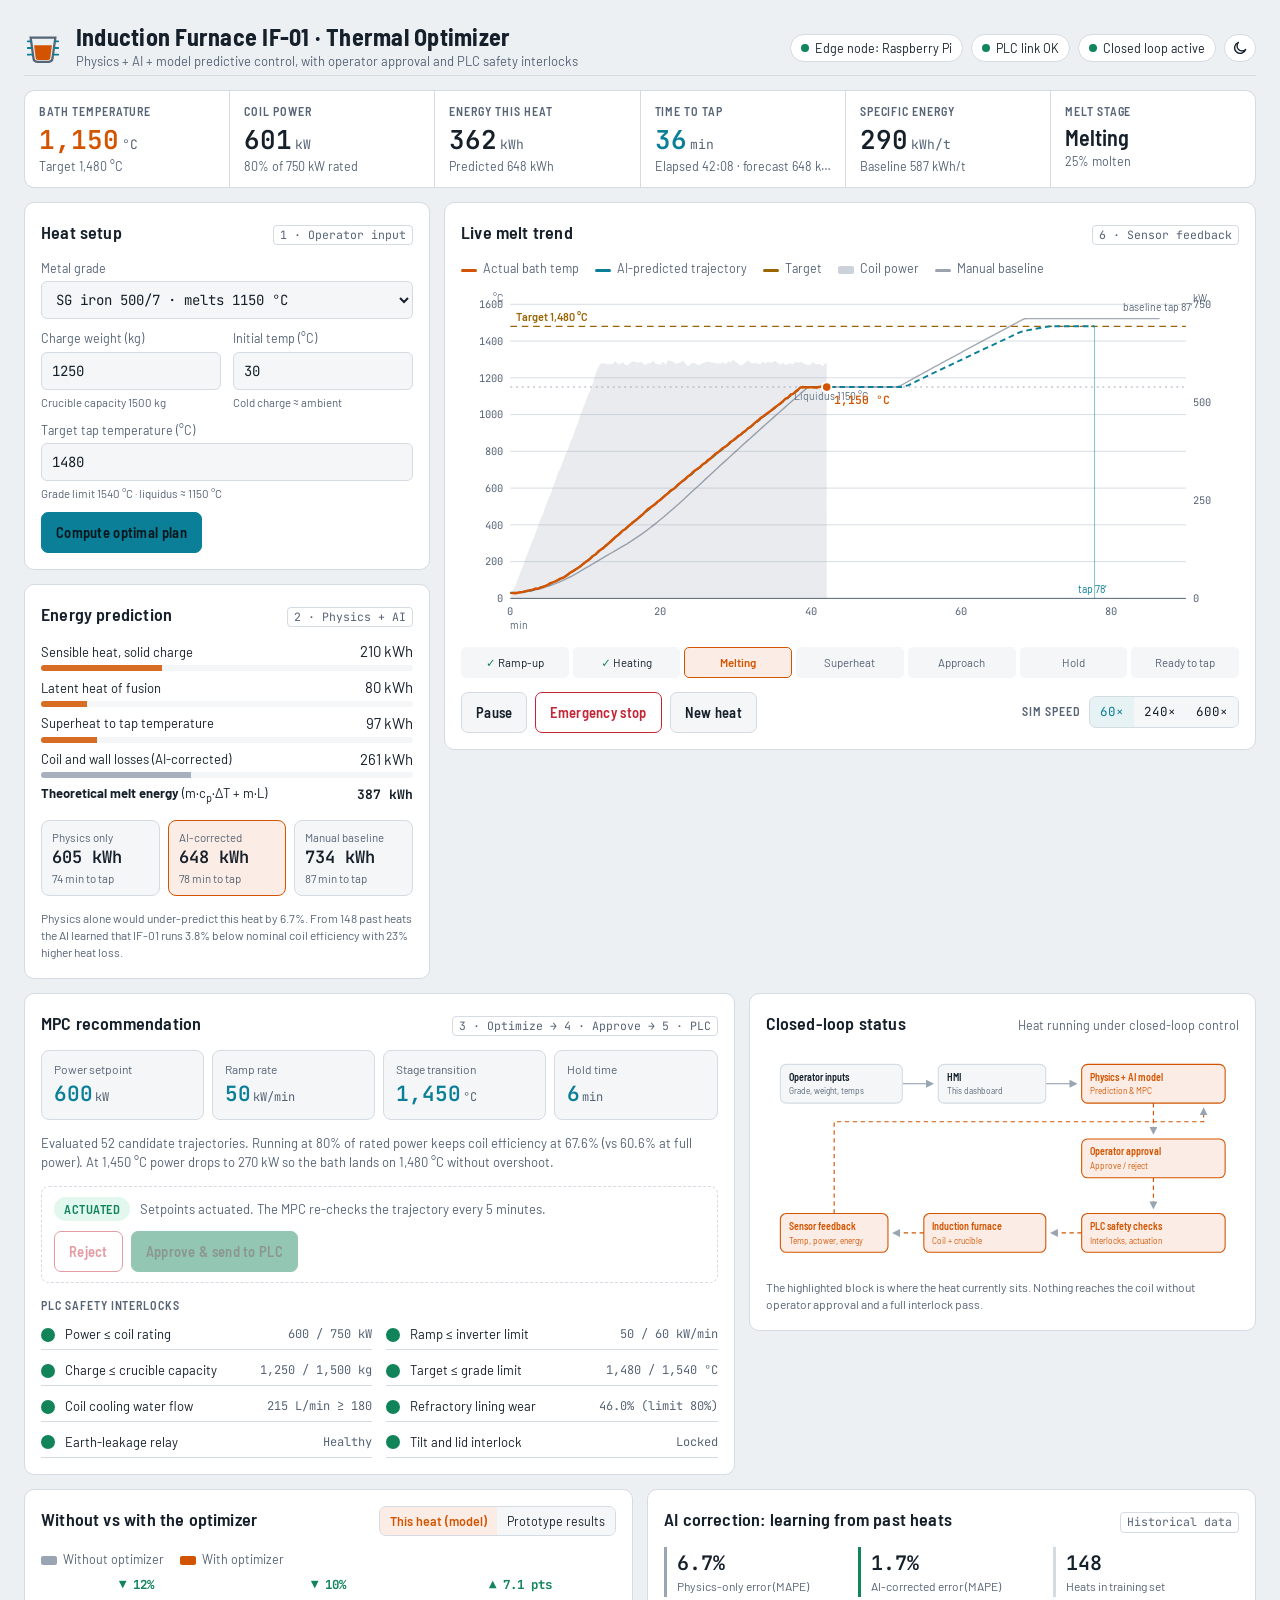
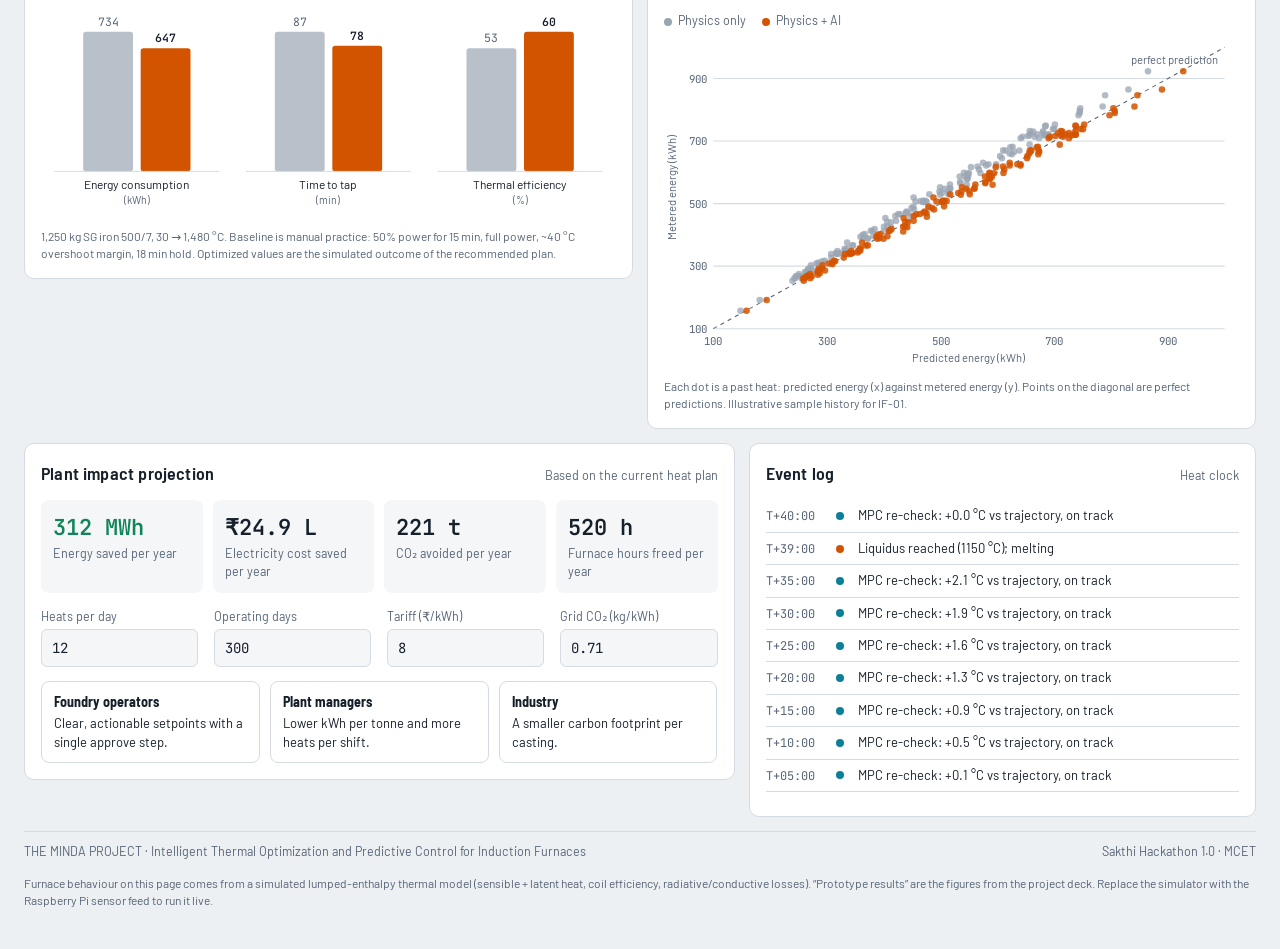
==== commit 927a469b: "Realtime mock data feed and sun/moon theme toggle Dashboard now joins a heat already in progress, st" ====
--- a/index.html
+++ b/index.html
@@ -51,7 +51,9 @@
 .dot.warn{background:var(--warn)} .dot.crit{background:var(--crit)} .dot.idle{background:var(--ghost)}
 .dot.live{animation:pulse 1.4s ease-in-out infinite}
 @keyframes pulse{50%{opacity:.35}}
-.themebtn{border:1px solid var(--line);background:var(--panel);border-radius:999px;padding:4px 10px;font-size:12.5px;cursor:pointer}
+.themebtn{border:1px solid var(--line);background:var(--panel);border-radius:999px;width:32px;height:28px;padding:0;display:inline-grid;place-items:center;cursor:pointer;color:var(--fg)}
+.themebtn svg{width:16px;height:16px;display:block}
+.themebtn:hover{color:var(--molten)}
 
 /* KPI strip */
 .kpis{display:grid;grid-template-columns:repeat(6,minmax(0,1fr));gap:1px;background:var(--line);border:1px solid var(--line);border-radius:10px;overflow:hidden}
@@ -216,7 +218,7 @@
       <span class="chip"><span class="dot" id="edgeDot"></span>Edge node: Raspberry Pi</span>
       <span class="chip"><span class="dot" id="plcDot"></span><span id="plcTxt">PLC link OK</span></span>
       <span class="chip"><span class="dot idle" id="modeDot"></span><span id="modeTxt">Awaiting approval</span></span>
-      <button class="themebtn" id="themeBtn" type="button" aria-label="Toggle colour theme">Theme</button>
+      <button class="themebtn" id="themeBtn" type="button" aria-label="Switch to light theme" title="Switch theme"></button>
     </div>
   </header>
 
@@ -293,8 +295,8 @@
         <div style="display:flex;gap:8px;align-items:center">
           <span class="label">Sim speed</span>
           <div class="speed" id="speed">
-            <button type="button" data-s="60" aria-pressed="false">60×</button>
-            <button type="button" data-s="240" aria-pressed="true">240×</button>
+            <button type="button" data-s="60" aria-pressed="true">60×</button>
+            <button type="button" data-s="240" aria-pressed="false">240×</button>
             <button type="button" data-s="600" aria-pressed="false">600×</button>
           </div>
         </div>
@@ -480,8 +482,8 @@
 
 /* ===================== State ===================== */
 const $=id=>document.getElementById(id);
-const S={plan:null,base:null,phys:null,state:'await',sim:null,samples:[],speed:240,paused:false,lastFrame:0,
-  checksDone:false,logT:0,nextReplan:5,stagesSeen:new Set(),barMode:'heat',started:false};
+const S={plan:null,base:null,phys:null,state:'await',sim:null,samples:[],paused:false,lastFrame:0,
+  checksDone:false,logT:0,nextReplan:5,stagesSeen:new Set(),barMode:'heat',started:false,speed:60,auto:true,autoTimer:null,demoIdx:0,lastChecks:0};
 const fmt=(v,d=0)=>Number(v).toLocaleString('en-IN',{maximumFractionDigits:d,minimumFractionDigits:d});
 const clock=min=>{const m=Math.max(0,Math.floor(min)), s=Math.floor((min-m)*60); return String(m).padStart(2,'0')+':'+String(s).padStart(2,'0');};
 
@@ -505,6 +507,7 @@
 
 /* ===================== Plan ===================== */
 function computePlan(silent){
+  clearTimeout(S.autoTimer);
   stopRun();
   const I=readInputs(), g=I.g;
   const best=optimise(g,I.m,I.T0,I.Tt,I.tariff);
@@ -546,6 +549,8 @@
 }
 
 /* ===================== Approval + PLC ===================== */
+const LIVE={flow:212,lining:46.0,noise:rng(7)};
+function jitterLive(){ LIVE.flow=Math.max(196,Math.min(226,LIVE.flow+gauss(LIVE.noise)*1.2+(212-LIVE.flow)*0.05)); }
 function interlocks(){
   const I=S.inputs, o=S.plan.o;
   return [
@@ -553,8 +558,8 @@
     ['Ramp ≤ inverter limit', o.ramp<=FURNACE.rampMax, `${o.ramp} / ${FURNACE.rampMax} kW/min`],
     ['Charge ≤ crucible capacity', I.m<=FURNACE.cap, `${fmt(I.m)} / ${fmt(FURNACE.cap)} kg`],
     ['Target ≤ grade limit', I.Tt<=I.g.max, `${fmt(I.Tt)} / ${fmt(I.g.max)} °C`],
-    ['Coil cooling water flow', true, '212 L/min ≥ 180'],
-    ['Refractory lining wear', true, '46% (limit 80%)'],
+    ['Coil cooling water flow', true, `${fmt(LIVE.flow)} L/min ≥ 180`],
+    ['Refractory lining wear', true, `${fmt(LIVE.lining,1)}% (limit 80%)`],
     ['Earth-leakage relay', true, 'Healthy'],
     ['Tilt and lid interlock', true, 'Locked']
   ];
@@ -576,14 +581,14 @@
   const L=interlocks(), st=L.map(()=>''); let i=0;
   (function next(){
     if(i>0) st[i-1]=L[i-1][1]?'pass':'fail';
-    if(i>0 && !L[i-1][1]){ renderChecks(st); S.state='blocked'; setApproval('blocked',`“${L[i-1][0]}” failed. Setpoints were not sent to the coil.`); setMode('blocked'); log(`PLC interlock failed: ${L[i-1][0]} (${L[i-1][2]})`,'c'); return; }
+    if(i>0 && !L[i-1][1]){ renderChecks(st); S.state='blocked'; setApproval('blocked',`“${L[i-1][0]}” failed. Setpoints were not sent to the coil.`); setMode('blocked'); log(`PLC interlock failed: ${L[i-1][0]} (${L[i-1][2]})`,'c'); scheduleNext(10000); return; }
     if(i>=L.length){ renderChecks(st); S.checksDone=true; startRun(); return; }
     st[i]='run'; renderChecks(st); i++; setTimeout(next, 170);
   })();
 }
 function reject(){
   if(S.state!=='await') return;
-  S.state='rejected'; setApproval('bad'); setMode('rejected'); log('Operator rejected the recommendation','w');
+  S.state='rejected'; setApproval('bad'); setMode('rejected'); log('Operator rejected the recommendation','w'); scheduleNext(8000);
 }
 
 /* ===================== Live run ===================== */
@@ -601,22 +606,25 @@
   const idx=STAGES.findIndex(s=>s[0]===cur);
   $('stages').innerHTML=STAGES.map((s,i)=>`<div class="stage ${i<idx||(cur==='tap'&&i===idx)?'done':''} ${i===idx&&cur!=='tap'?'now':''}">${s[1]}</div>`).join('');
 }
-function tick(now){
-  if(S.state!=='running') return;
-  const dtReal=Math.min(0.1,(now-S.lastFrame)/1000); S.lastFrame=now;
-  if(!S.paused){
-    let simDt=dtReal*S.speed;
-    while(simDt>0 && !S.sim.done){ const d=Math.min(10,simDt); S.sim.step(d); simDt-=d; }
-    const s=S.sim, tm=s.t/60;
-    const last=S.samples[S.samples.length-1];
-    if(tm-last[0]>=0.25 || s.done) S.samples.push([tm, s.T + gauss(S.noise)*1.6, s.P]);
+function advance(simDt){
+  while(simDt>0 && !S.sim.done){
+    const d=Math.min(10,simDt); S.sim.step(d); simDt-=d;
+    const s=S.sim, tm=s.t/60, last=S.samples[S.samples.length-1];
+    if(tm-last[0]>=0.25 || s.done) S.samples.push([tm, s.T + gauss(S.noise)*1.6, s.P*(1+gauss(S.noise)*0.006)]);
     if(!S.stagesSeen.has(s.phase)){ S.stagesSeen.add(s.phase);
       const msg={heat:'Coil at setpoint; solid charge heating',melt:`Liquidus reached (${S.inputs.g.Tm} °C); melting`,superheat:'Charge fully molten; superheating',approach:`Stage transition at ${fmt(S.plan.o.stageT)} °C: power reduced to ${fmt(S.plan.o.P*S.plan.o.stageFrac)} kW`,hold:`Target ${fmt(S.inputs.Tt)} °C reached; holding for chemistry check`,tap:'Hold complete. Ready to tap.'}[s.phase];
       if(msg) log(msg, s.phase==='tap'?'o':'h');
     }
     if(tm>=S.nextReplan && !s.done){ S.nextReplan+=5; replan(); }
+  }
+}
+function tick(now){
+  if(S.state!=='running') return;
+  const dtReal=Math.min(0.1,(now-S.lastFrame)/1000); S.lastFrame=now;
+  if(!S.paused){
+    advance(dtReal*S.speed);
     updateLive();
-    if(s.done){ finishRun(); }
+    if(S.sim.done){ finishRun(); }
   }
   drawTrend();
   if(S.state==='running') requestAnimationFrame(tick);
@@ -638,7 +646,8 @@
 function updateLive(){
   const s=S.sim, I=S.inputs, last=S.samples[S.samples.length-1];
   $('kTemp').innerHTML=`${fmt(last[1])}<small>°C</small>`;
-  $('kPow').innerHTML=`${fmt(s.P)}<small>kW</small>`; $('kPowSub').textContent=`${fmt(100*s.P/FURNACE.Prated)}% of 750 kW rated`;
+  const pw=last[2]; $('kPow').innerHTML=`${fmt(pw)}<small>kW</small>`; $('kPowSub').textContent=`${fmt(100*pw/FURNACE.Prated)}% of 750 kW rated`;
+  const nowR=performance.now(); if(nowR-S.lastChecks>1500){ S.lastChecks=nowR; jitterLive(); LIVE.lining+=0.002; if(S.state==='running') renderChecks(interlocks().map(()=>'pass')); }
   $('kEn').innerHTML=`${fmt(s.E)}<small>kWh</small>`;
   const f=predictRemaining();
   $('kTime').innerHTML=`${fmt(s.done?0:f.tLeft)}<small>min</small>`; $('kTimeSub').textContent=`Elapsed ${clock(s.t/60)} · forecast ${fmt(f.E)} kWh`;
@@ -654,6 +663,9 @@
   setApproval('done',`Used ${fmt(s.E)} kWh in ${fmt(s.t/60)} min. Manual practice would need ${fmt(b.E)} kWh in ${fmt(b.t)} min.`);
   setMode('done'); log(`Heat complete: ${fmt(s.E)} kWh, ${fmt(s.t/60)} min (${fmt(100*(1-s.E/b.E),1)}% less energy, ${fmt(100*(1-s.t/60/b.t),1)}% faster than baseline)`,'o');
   updateLive(); drawBars();
+  HIST.push({phys:simulate({...S.plan.o,...NOMINAL},300).E, ai:S.plan.r.E, actual:s.E}); drawScatter();
+  log(`Heat added to training set (${HIST.length} heats); AI model updated`,'i');
+  updateImpact(); scheduleNext(9000);
 }
 
 /* ===================== Mode / loop diagram ===================== */
@@ -707,7 +719,7 @@
   for(let P=0;P<=FURNACE.Prated;P+=250){ g+=`<text x="${W-mr+8}" y="${yp(P)+4}" font-size="11" fill="var(--muted)" font-family="var(--f-mono)">${P}</text>`; }
   g+=`<text x="${ml}" y="${H-4}" font-size="11" fill="var(--muted)">min</text><text x="${ml-8}" y="${mt-2}" text-anchor="end" font-size="11" fill="var(--muted)">°C</text><text x="${W-mr+8}" y="${mt-2}" font-size="11" fill="var(--muted)">kW</text>`;
   // liquidus band
-  g+=`<line x1="${ml}" x2="${W-mr}" y1="${y(I.g.Tm)}" y2="${y(I.g.Tm)}" stroke="var(--ghost)" stroke-dasharray="2 4"/><text x="${ml+6}" y="${y(I.g.Tm)-5}" font-size="11" fill="var(--muted)">Liquidus ${I.g.Tm} °C</text>`;
+  g+=`<line x1="${ml}" x2="${W-mr}" y1="${y(I.g.Tm)}" y2="${y(I.g.Tm)}" stroke="var(--ghost)" stroke-dasharray="2 4"/><text x="${ml+pw*0.42}" y="${y(I.g.Tm)+14}" font-size="11" fill="var(--muted)">Liquidus ${I.g.Tm} °C</text>`;
   // power area (actual run, else planned)
   const pSrc=S.sim?S.samples:pred;
   if(pSrc.length>1){ let d=`M${x(pSrc[0][0])} ${yp(0)}`; for(const p of pSrc) d+=`L${x(p[0]).toFixed(1)} ${yp(p[2]).toFixed(1)}`; d+=`L${x(pSrc[pSrc.length-1][0])} ${yp(0)}Z`; g+=`<path d="${d}" fill="var(--ghost)" opacity=".22"/>`; }
@@ -796,22 +808,50 @@
 
 /* ===================== Wiring ===================== */
 $('heatForm').addEventListener('submit',e=>{ e.preventDefault(); computePlan(); });
+['grade','mass','t0','tt'].forEach(id=>$(id).addEventListener('input',()=>{ if(S.state==='await') clearTimeout(S.autoTimer); }));
 $('approveBtn').addEventListener('click',approve);
 $('rejectBtn').addEventListener('click',reject);
 $('pauseBtn').addEventListener('click',()=>{ S.paused=!S.paused; $('pauseBtn').textContent=S.paused?'Resume':'Pause'; log(S.paused?'Simulation paused':'Simulation resumed','i'); });
-$('abortBtn').addEventListener('click',()=>{ if(S.state!=='running') return; S.state='stop'; S.sim.P=0; $('pauseBtn').disabled=true; $('abortBtn').disabled=true; setApproval('stop','Coil de-energised. Start a new heat to continue.'); setMode('stop'); log('EMERGENCY STOP: coil de-energised by operator','c'); $('kPow').innerHTML='0<small>kW</small>'; });
-$('resetBtn').addEventListener('click',()=>{ computePlan(); });
+$('abortBtn').addEventListener('click',()=>{ if(S.state!=='running') return; S.state='stop'; S.sim.P=0; $('pauseBtn').disabled=true; $('abortBtn').disabled=true; setApproval('stop','Coil de-energised. Start a new heat to continue.'); setMode('stop'); log('EMERGENCY STOP: coil de-energised by operator','c'); $('kPow').innerHTML='0<small>kW</small>'; scheduleNext(12000); });
+$('resetBtn').addEventListener('click',()=>{ nextDemoHeat(); });
 $('speed').addEventListener('click',e=>{ const b=e.target.closest('button'); if(!b) return; S.speed=+b.dataset.s; for(const x of $('speed').children) x.setAttribute('aria-pressed',x===b); });
 $('barTabs').addEventListener('click',e=>{ const b=e.target.closest('button'); if(!b) return; S.barMode=b.dataset.k; for(const x of $('barTabs').children) x.setAttribute('aria-selected',x===b); drawBars(); });
 $('assume').addEventListener('input',updateImpact);
 $('aTariff').addEventListener('change',()=>{ if(S.state==='await') computePlan(true); });
-$('themeBtn').addEventListener('click',()=>{ const r=document.documentElement, cur=r.dataset.theme || (matchMedia('(prefers-color-scheme: light)').matches?'light':'dark'); r.dataset.theme=cur==='light'?'dark':'light'; try{localStorage.setItem('if01-theme',r.dataset.theme);}catch(_){} });
+const SUN='<svg viewBox="0 0 24 24" fill="none" stroke="currentColor" stroke-width="2" stroke-linecap="round" aria-hidden="true"><circle cx="12" cy="12" r="4.2"/><path d="M12 2.5v2.2M12 19.3v2.2M2.5 12h2.2M19.3 12h2.2M5.3 5.3l1.6 1.6M17.1 17.1l1.6 1.6M5.3 18.7l1.6-1.6M17.1 6.9l1.6-1.6"/></svg>';
+const MOON='<svg viewBox="0 0 24 24" fill="none" stroke="currentColor" stroke-width="2" stroke-linecap="round" stroke-linejoin="round" aria-hidden="true"><path d="M20.5 14.2A8.5 8.5 0 1 1 9.8 3.5a6.8 6.8 0 0 0 10.7 10.7z"/></svg>';
+const curTheme=()=>document.documentElement.dataset.theme || (matchMedia('(prefers-color-scheme: light)').matches?'light':'dark');
+function paintThemeBtn(){ const dark=curTheme()==='dark', b=$('themeBtn'); b.innerHTML=dark?SUN:MOON; b.setAttribute('aria-label',dark?'Switch to light theme':'Switch to dark theme'); }
+$('themeBtn').addEventListener('click',()=>{ const r=document.documentElement; r.dataset.theme=curTheme()==='light'?'dark':'light'; try{localStorage.setItem('if01-theme',r.dataset.theme);}catch(_){} paintThemeBtn(); });
 try{ const t=localStorage.getItem('if01-theme'); if(t) document.documentElement.dataset.theme=t; }catch(_){}
-
-gradeSel.value='gci'; gradeSel.dispatchEvent(new Event('change'));
-drawScatter();
-computePlan(true);
-log('Edge node online; historical model loaded ('+HIST.length+' heats)','i');
-log(`Plan computed for ${fmt(S.inputs.m)} kg ${S.inputs.g.name}: ${fmt(S.plan.o.P)} kW, predicted ${fmt(S.plan.r.E)} kWh / ${fmt(S.plan.r.t)} min`,'i');
+try{ matchMedia('(prefers-color-scheme: light)').addEventListener('change',paintThemeBtn); }catch(_){}
+paintThemeBtn();
+
+/* ===================== Realtime mock driver ===================== */
+// Cycles a realistic production schedule: plan → operator approval → PLC → melt → tap → next heat.
+const SCHEDULE=[
+  {g:'gci',m:1200,T0:30},{g:'sgi',m:1050,T0:30},{g:'cs',m:1350,T0:30},{g:'gci',m:1400,T0:180},
+  {g:'al',m:800,T0:30},{g:'ss',m:1100,T0:30},{g:'sgi',m:1250,T0:30},{g:'cu',m:900,T0:30}
+];
+function loadHeat(h){ gradeSel.value=h.g; gradeSel.dispatchEvent(new Event('change')); $('mass').value=h.m; $('t0').value=h.T0; }
+function scheduleNext(ms){ clearTimeout(S.autoTimer); S.autoTimer=setTimeout(nextDemoHeat,ms); }
+function nextDemoHeat(){
+  S.demoIdx=(S.demoIdx+1)%SCHEDULE.length; loadHeat(SCHEDULE[S.demoIdx]);
+  computePlan();
+  S.autoTimer=setTimeout(()=>{ if(S.state==='await') approve(); },4500);
+}
+function bootLive(){
+  S.demoIdx=Math.floor(Math.random()*SCHEDULE.length); loadHeat(SCHEDULE[S.demoIdx]);
+  drawScatter(); computePlan(true);
+  log('Edge node online; historical model loaded ('+HIST.length+' heats)','i');
+  log(`Plan computed for ${fmt(S.inputs.m)} kg ${S.inputs.g.name}: ${fmt(S.plan.o.P)} kW, predicted ${fmt(S.plan.r.E)} kWh / ${fmt(S.plan.r.t)} min`,'i');
+  log('Operator approved setpoints','o');
+  renderChecks(interlocks().map(()=>'pass')); S.checksDone=true;
+  startRun();
+  // join the heat already in progress
+  advance((0.25+Math.random()*0.45)*S.plan.r.t*60);
+  updateLive(); drawTrend();
+}
+bootLive();
 </script>
 </body></html>
